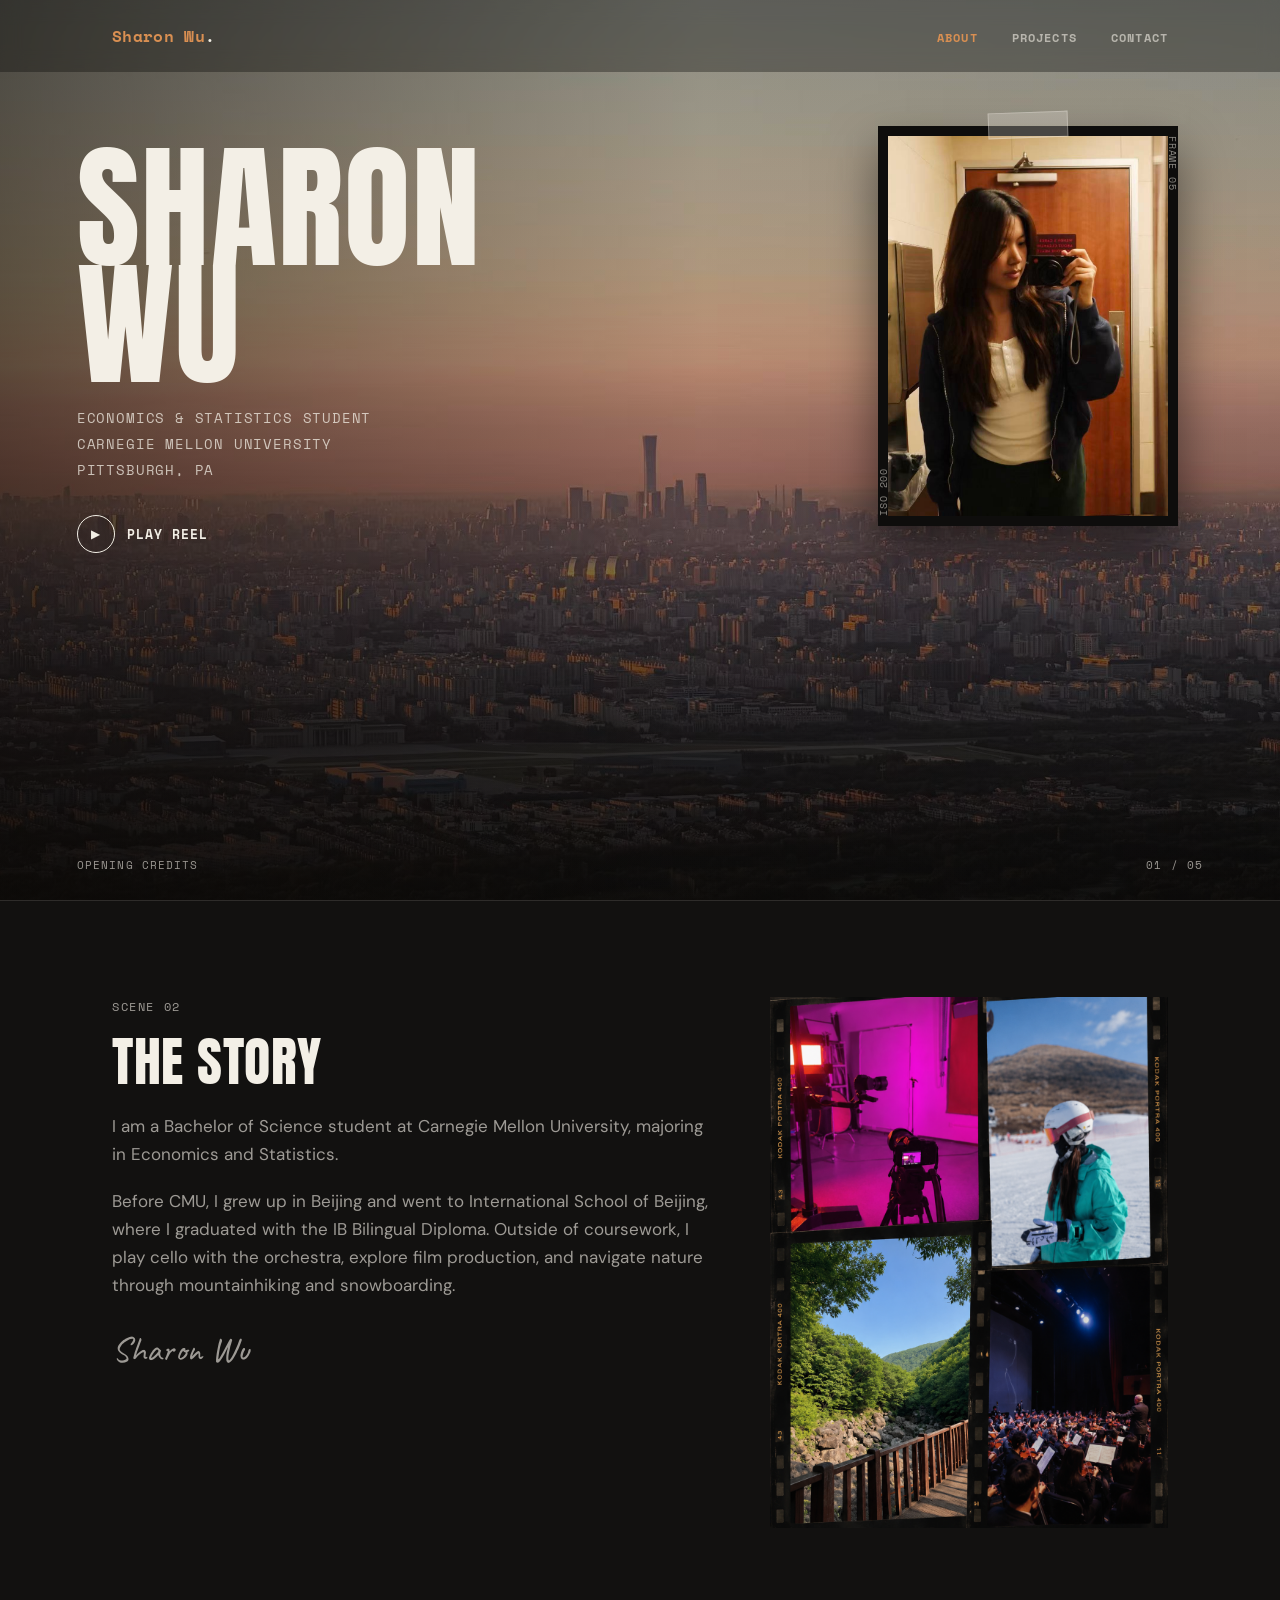
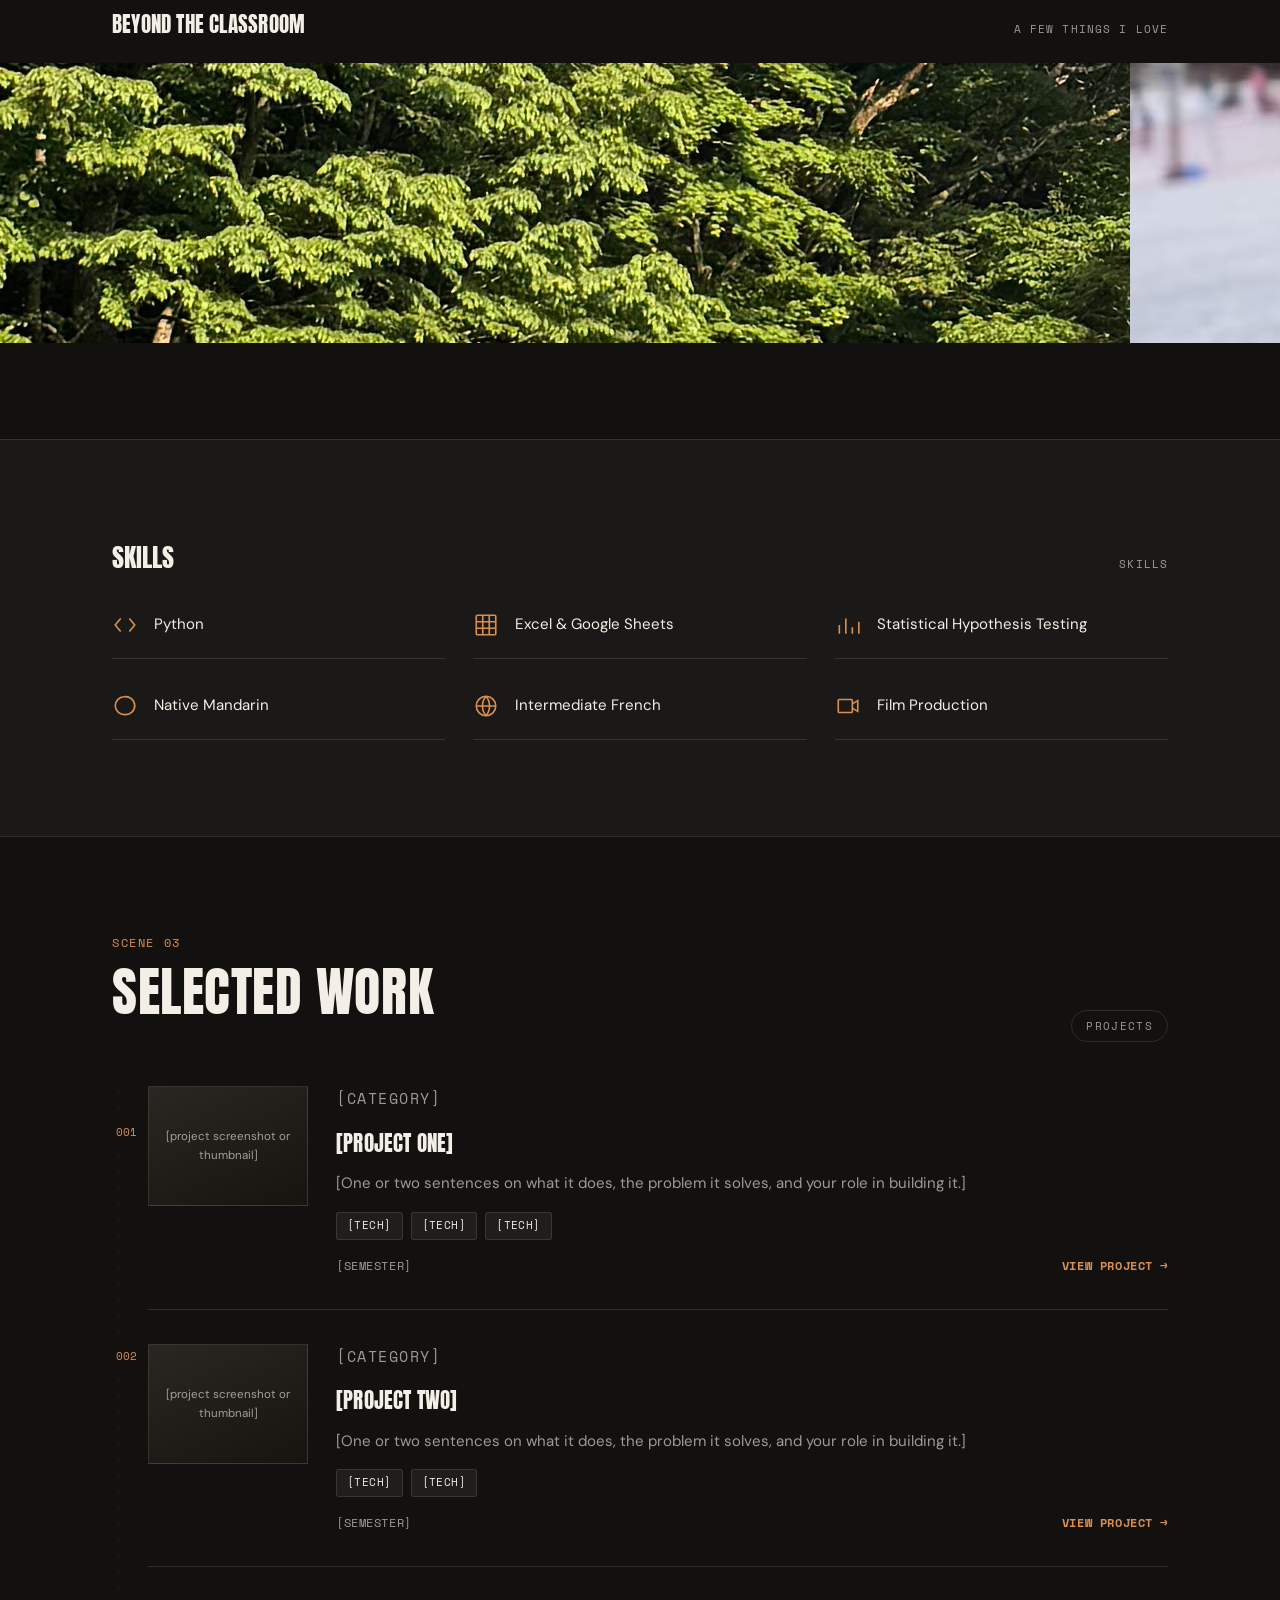
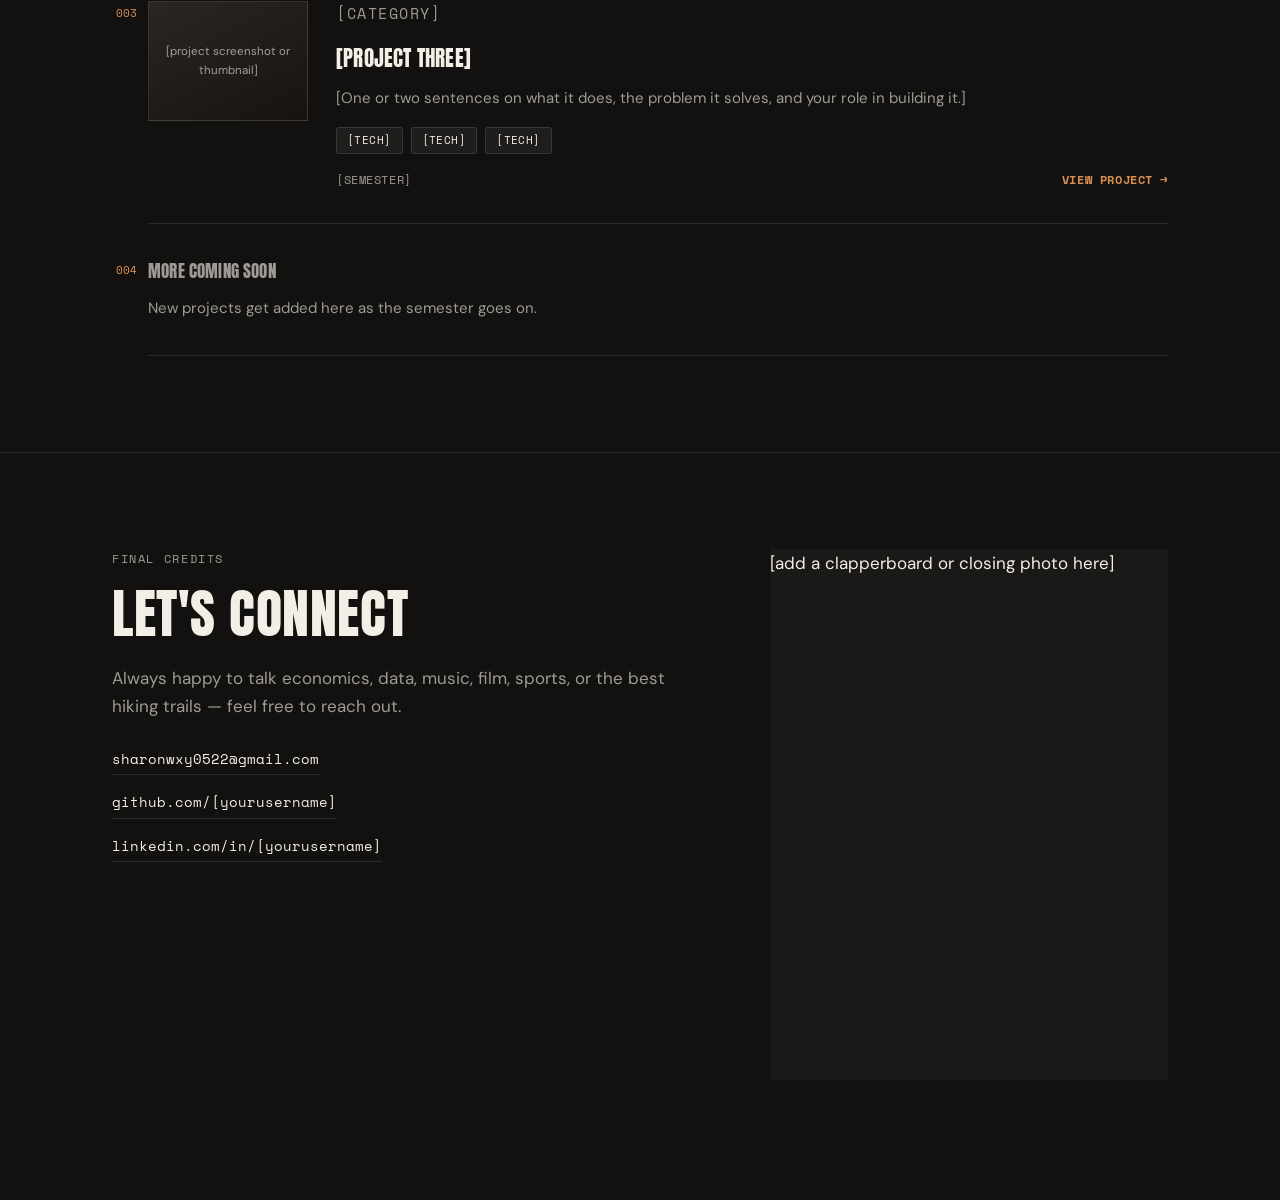
==== index.html @ 5910d648 "Rename section header from 'Tools Of The Trade' to 'Skills'" ====
<!DOCTYPE html>
<html lang="en">
<head>
<meta charset="UTF-8">
<meta name="viewport" content="width=device-width, initial-scale=1.0">
<title>Sharon Wu — Portfolio</title>
<link rel="preconnect" href="https://fonts.googleapis.com">
<link rel="preconnect" href="https://fonts.gstatic.com" crossorigin>
<link href="https://fonts.googleapis.com/css2?family=Anton&family=Space+Mono:wght@400;700&family=Caveat:wght@600&family=DM+Sans:wght@400;500;700&display=swap" rel="stylesheet">
<link rel="stylesheet" href="styles.css">
<link rel="stylesheet" href="film-cursor.css"> 
<!-- ChatGPT helped implement cursor clicking feature -->
</head>
<body>

<nav class="site-nav">
  <div class="wrap">
    <a href="#hero" class="nav-mark">Sharon Wu<span>.</span></a>
    <ul class="nav-links">
      <li><a href="#hero" class="current">About</a></li>
      <li><a href="#projects">Projects</a></li>
      <li><a href="#contact">Contact</a></li>
    </ul>
  </div>
</nav>

<main>

  <section id="hero" class="hero">
    <div class="hero-bg">
      <div class="hero-bg-image"></div>
      <div class="hero-scrim"></div>
    </div>

    <div class="hero-photo-frame">
      <span class="hero-photo-tape"></span>
      <img src="profile.jpg" alt="Sharon Wu">
      <span class="frame-tick frame-tick-top">FRAME 05</span>
      <span class="frame-tick frame-tick-bottom">ISO 200</span>
    </div>

    <div class="hero-content">
      <h1 class="hero-title">Sharon<br>Wu</h1>
      <p class="hero-lines">
        Economics &amp; Statistics Student<br>
        Carnegie Mellon University<br>
        Pittsburgh, PA
      </p>
      <a href="#about-details" class="play-reel">
        <span class="play-icon">▶</span> Play Reel
      </a>
    </div>

    <div class="hero-footer">
      <span>Opening Credits</span>
      <span>01 / 05</span>
    </div>
  </section>

  <section id="about-details" class="scene">
    <div class="wrap scene-split">
      <div class="scene-copy">
        <p class="scene-label">Scene 02</p>
        <h2 class="scene-title">The Story</h2>
        <p>I am a Bachelor of Science student at Carnegie Mellon University, majoring in Economics and Statistics.</p>
        <p>Before CMU, I grew up in Beijing and went to International School of Beijing, where I graduated with the IB Bilingual Diploma. Outside of coursework, I play cello with the orchestra, explore film production, and navigate nature through mountainhiking and snowboarding.</p>
        <p class="signature">Sharon Wu</p>
      </div>
      <div class="scene-photo"> 
        <img src="interests.png" alt="A film collage of Sharon's interests including filmmaking, snowboarding, hiking, and orchestra">
      </div>
    </div>

    <div class="reel-block" id="beyond-classroom">
      <div class="wrap">
        <div class="reel-block-head">
          <h3>Beyond The Classroom</h3>
          <span class="reel-block-note">A Few Things I Love</span>
        </div>
      </div>

      <div class="reel-strip-bleed">
        <div class="reel-strip">
          <div class="reel-track">
<div class="reel-set">
          <svg class="reel-wave-bg" viewBox="0 0 900 200" preserveAspectRatio="none" xmlns="http://www.w3.org/2000/svg">
            <path d="M 0,45.0 L 15,48.12 L 30,51.07 L 45,53.73 L 60,55.95 L 75,57.61 L 90,58.65 L 105,59.0 L 120,58.65 L 135,57.61 L 150,55.95 L 165,53.73 L 180,51.07 L 195,48.12 L 210,45.0 L 225,41.88 L 240,38.93 L 255,36.27 L 270,34.05 L 285,32.39 L 300,31.35 L 315,31.0 L 330,31.35 L 345,32.39 L 360,34.05 L 375,36.27 L 390,38.93 L 405,41.88 L 420,45.0 L 435,48.12 L 450,51.07 L 465,53.73 L 480,55.95 L 495,57.61 L 510,58.65 L 525,59.0 L 540,58.65 L 555,57.61 L 570,55.95 L 585,53.73 L 600,51.07 L 615,48.12 L 630,45.0 L 645,41.88 L 660,38.93 L 675,36.27 L 690,34.05 L 705,32.39 L 720,31.35 L 735,31.0 L 750,31.35 L 765,32.39 L 780,34.05 L 795,36.27 L 810,38.93 L 825,41.88 L 840,45.0 L 855,48.12 L 870,51.07 L 885,53.73 L 900,55.95 L 900,165.95 L 885,163.73 L 870,161.07 L 855,158.12 L 840,155.0 L 825,151.88 L 810,148.93 L 795,146.27 L 780,144.05 L 765,142.39 L 750,141.35 L 735,141.0 L 720,141.35 L 705,142.39 L 690,144.05 L 675,146.27 L 660,148.93 L 645,151.88 L 630,155.0 L 615,158.12 L 600,161.07 L 585,163.73 L 570,165.95 L 555,167.61 L 540,168.65 L 525,169.0 L 510,168.65 L 495,167.61 L 480,165.95 L 465,163.73 L 450,161.07 L 435,158.12 L 420,155.0 L 405,151.88 L 390,148.93 L 375,146.27 L 360,144.05 L 345,142.39 L 330,141.35 L 315,141.0 L 300,141.35 L 285,142.39 L 270,144.05 L 255,146.27 L 240,148.93 L 225,151.88 L 210,155.0 L 195,158.12 L 180,161.07 L 165,163.73 L 150,165.95 L 135,167.61 L 120,168.65 L 105,169.0 L 90,168.65 L 75,167.61 L 60,165.95 L 45,163.73 L 30,161.07 L 15,158.12 L 0,155.0 Z" fill="#241d16"/>
            <g fill="#121110"><rect class="sprocket-hole" x="18.5" y="55.12" width="8" height="15" rx="2"/><rect class="sprocket-hole" x="18.5" y="139.12" width="8" height="15" rx="2"/><rect class="sprocket-hole" x="63.5" y="62.349999999999994" width="8" height="15" rx="2"/><rect class="sprocket-hole" x="63.5" y="146.35" width="8" height="15" rx="2"/><rect class="sprocket-hole" x="108.5" y="64.41" width="8" height="15" rx="2"/><rect class="sprocket-hole" x="108.5" y="148.41" width="8" height="15" rx="2"/><rect class="sprocket-hole" x="153.5" y="60.400000000000006" width="8" height="15" rx="2"/><rect class="sprocket-hole" x="153.5" y="144.4" width="8" height="15" rx="2"/><rect class="sprocket-hole" x="198.5" y="52.07" width="8" height="15" rx="2"/><rect class="sprocket-hole" x="198.5" y="136.07" width="8" height="15" rx="2"/><rect class="sprocket-hole" x="243.5" y="43.05" width="8" height="15" rx="2"/><rect class="sprocket-hole" x="243.5" y="127.05000000000001" width="8" height="15" rx="2"/><rect class="sprocket-hole" x="288.5" y="37.29" width="8" height="15" rx="2"/><rect class="sprocket-hole" x="288.5" y="121.28999999999999" width="8" height="15" rx="2"/><rect class="sprocket-hole" x="333.5" y="37.29" width="8" height="15" rx="2"/><rect class="sprocket-hole" x="333.5" y="121.28999999999999" width="8" height="15" rx="2"/><rect class="sprocket-hole" x="378.5" y="43.05" width="8" height="15" rx="2"/><rect class="sprocket-hole" x="378.5" y="127.05000000000001" width="8" height="15" rx="2"/><rect class="sprocket-hole" x="423.5" y="52.07" width="8" height="15" rx="2"/><rect class="sprocket-hole" x="423.5" y="136.07" width="8" height="15" rx="2"/><rect class="sprocket-hole" x="468.5" y="60.400000000000006" width="8" height="15" rx="2"/><rect class="sprocket-hole" x="468.5" y="144.4" width="8" height="15" rx="2"/><rect class="sprocket-hole" x="513.5" y="64.41" width="8" height="15" rx="2"/><rect class="sprocket-hole" x="513.5" y="148.41" width="8" height="15" rx="2"/><rect class="sprocket-hole" x="558.5" y="62.349999999999994" width="8" height="15" rx="2"/><rect class="sprocket-hole" x="558.5" y="146.35" width="8" height="15" rx="2"/><rect class="sprocket-hole" x="603.5" y="55.12" width="8" height="15" rx="2"/><rect class="sprocket-hole" x="603.5" y="139.12" width="8" height="15" rx="2"/><rect class="sprocket-hole" x="648.5" y="45.88" width="8" height="15" rx="2"/><rect class="sprocket-hole" x="648.5" y="129.88" width="8" height="15" rx="2"/><rect class="sprocket-hole" x="693.5" y="38.65" width="8" height="15" rx="2"/><rect class="sprocket-hole" x="693.5" y="122.65" width="8" height="15" rx="2"/><rect class="sprocket-hole" x="738.5" y="36.59" width="8" height="15" rx="2"/><rect class="sprocket-hole" x="738.5" y="120.59" width="8" height="15" rx="2"/><rect class="sprocket-hole" x="783.5" y="40.6" width="8" height="15" rx="2"/><rect class="sprocket-hole" x="783.5" y="124.6" width="8" height="15" rx="2"/><rect class="sprocket-hole" x="828.5" y="48.93" width="8" height="15" rx="2"/><rect class="sprocket-hole" x="828.5" y="132.93" width="8" height="15" rx="2"/><rect class="sprocket-hole" x="873.5" y="57.95" width="8" height="15" rx="2"/><rect class="sprocket-hole" x="873.5" y="141.95" width="8" height="15" rx="2"/></g>
          </svg>
          
          <a class="reel-card" href="music.html" data-scene="music">
            <img src="orchestra.jpg" alt="Music and orchestra">
            <p>Music</p>
            <span class="reel-card-cta">Open Scene →</span>
          </a>
          <a class="reel-card" href="film.html" data-scene="film">
            <img src="film.jpg" alt="Film">
            <p>Film</p>
            <span class="reel-card-cta">Open Scene →</span>
          </a>
          <a class="reel-card" href="hiking.html" data-scene="hiking">
            <img src="mountain.jpg" alt="Mountain hiking">
            <p>Hiking</p>
            <span class="reel-card-cta">Open Scene →</span>
          </a>
          <a class="reel-card" href="snowboarding.html" data-scene="snowboarding">
            <img src="snow.jpg" alt="Snowboarding">
            <p>Snowboarding</p>
            <span class="reel-card-cta">Open Scene →</span>
          </a>
        </div>
<div class="reel-set" aria-hidden="true">
          <svg class="reel-wave-bg" viewBox="0 0 900 200" preserveAspectRatio="none" xmlns="http://www.w3.org/2000/svg">
            <path d="M 0,45.0 L 15,48.12 L 30,51.07 L 45,53.73 L 60,55.95 L 75,57.61 L 90,58.65 L 105,59.0 L 120,58.65 L 135,57.61 L 150,55.95 L 165,53.73 L 180,51.07 L 195,48.12 L 210,45.0 L 225,41.88 L 240,38.93 L 255,36.27 L 270,34.05 L 285,32.39 L 300,31.35 L 315,31.0 L 330,31.35 L 345,32.39 L 360,34.05 L 375,36.27 L 390,38.93 L 405,41.88 L 420,45.0 L 435,48.12 L 450,51.07 L 465,53.73 L 480,55.95 L 495,57.61 L 510,58.65 L 525,59.0 L 540,58.65 L 555,57.61 L 570,55.95 L 585,53.73 L 600,51.07 L 615,48.12 L 630,45.0 L 645,41.88 L 660,38.93 L 675,36.27 L 690,34.05 L 705,32.39 L 720,31.35 L 735,31.0 L 750,31.35 L 765,32.39 L 780,34.05 L 795,36.27 L 810,38.93 L 825,41.88 L 840,45.0 L 855,48.12 L 870,51.07 L 885,53.73 L 900,55.95 L 900,165.95 L 885,163.73 L 870,161.07 L 855,158.12 L 840,155.0 L 825,151.88 L 810,148.93 L 795,146.27 L 780,144.05 L 765,142.39 L 750,141.35 L 735,141.0 L 720,141.35 L 705,142.39 L 690,144.05 L 675,146.27 L 660,148.93 L 645,151.88 L 630,155.0 L 615,158.12 L 600,161.07 L 585,163.73 L 570,165.95 L 555,167.61 L 540,168.65 L 525,169.0 L 510,168.65 L 495,167.61 L 480,165.95 L 465,163.73 L 450,161.07 L 435,158.12 L 420,155.0 L 405,151.88 L 390,148.93 L 375,146.27 L 360,144.05 L 345,142.39 L 330,141.35 L 315,141.0 L 300,141.35 L 285,142.39 L 270,144.05 L 255,146.27 L 240,148.93 L 225,151.88 L 210,155.0 L 195,158.12 L 180,161.07 L 165,163.73 L 150,165.95 L 135,167.61 L 120,168.65 L 105,169.0 L 90,168.65 L 75,167.61 L 60,165.95 L 45,163.73 L 30,161.07 L 15,158.12 L 0,155.0 Z" fill="#241d16"/>
            <g fill="#121110"><rect class="sprocket-hole" x="18.5" y="55.12" width="8" height="15" rx="2"/><rect class="sprocket-hole" x="18.5" y="139.12" width="8" height="15" rx="2"/><rect class="sprocket-hole" x="63.5" y="62.349999999999994" width="8" height="15" rx="2"/><rect class="sprocket-hole" x="63.5" y="146.35" width="8" height="15" rx="2"/><rect class="sprocket-hole" x="108.5" y="64.41" width="8" height="15" rx="2"/><rect class="sprocket-hole" x="108.5" y="148.41" width="8" height="15" rx="2"/><rect class="sprocket-hole" x="153.5" y="60.400000000000006" width="8" height="15" rx="2"/><rect class="sprocket-hole" x="153.5" y="144.4" width="8" height="15" rx="2"/><rect class="sprocket-hole" x="198.5" y="52.07" width="8" height="15" rx="2"/><rect class="sprocket-hole" x="198.5" y="136.07" width="8" height="15" rx="2"/><rect class="sprocket-hole" x="243.5" y="43.05" width="8" height="15" rx="2"/><rect class="sprocket-hole" x="243.5" y="127.05000000000001" width="8" height="15" rx="2"/><rect class="sprocket-hole" x="288.5" y="37.29" width="8" height="15" rx="2"/><rect class="sprocket-hole" x="288.5" y="121.28999999999999" width="8" height="15" rx="2"/><rect class="sprocket-hole" x="333.5" y="37.29" width="8" height="15" rx="2"/><rect class="sprocket-hole" x="333.5" y="121.28999999999999" width="8" height="15" rx="2"/><rect class="sprocket-hole" x="378.5" y="43.05" width="8" height="15" rx="2"/><rect class="sprocket-hole" x="378.5" y="127.05000000000001" width="8" height="15" rx="2"/><rect class="sprocket-hole" x="423.5" y="52.07" width="8" height="15" rx="2"/><rect class="sprocket-hole" x="423.5" y="136.07" width="8" height="15" rx="2"/><rect class="sprocket-hole" x="468.5" y="60.400000000000006" width="8" height="15" rx="2"/><rect class="sprocket-hole" x="468.5" y="144.4" width="8" height="15" rx="2"/><rect class="sprocket-hole" x="513.5" y="64.41" width="8" height="15" rx="2"/><rect class="sprocket-hole" x="513.5" y="148.41" width="8" height="15" rx="2"/><rect class="sprocket-hole" x="558.5" y="62.349999999999994" width="8" height="15" rx="2"/><rect class="sprocket-hole" x="558.5" y="146.35" width="8" height="15" rx="2"/><rect class="sprocket-hole" x="603.5" y="55.12" width="8" height="15" rx="2"/><rect class="sprocket-hole" x="603.5" y="139.12" width="8" height="15" rx="2"/><rect class="sprocket-hole" x="648.5" y="45.88" width="8" height="15" rx="2"/><rect class="sprocket-hole" x="648.5" y="129.88" width="8" height="15" rx="2"/><rect class="sprocket-hole" x="693.5" y="38.65" width="8" height="15" rx="2"/><rect class="sprocket-hole" x="693.5" y="122.65" width="8" height="15" rx="2"/><rect class="sprocket-hole" x="738.5" y="36.59" width="8" height="15" rx="2"/><rect class="sprocket-hole" x="738.5" y="120.59" width="8" height="15" rx="2"/><rect class="sprocket-hole" x="783.5" y="40.6" width="8" height="15" rx="2"/><rect class="sprocket-hole" x="783.5" y="124.6" width="8" height="15" rx="2"/><rect class="sprocket-hole" x="828.5" y="48.93" width="8" height="15" rx="2"/><rect class="sprocket-hole" x="828.5" y="132.93" width="8" height="15" rx="2"/><rect class="sprocket-hole" x="873.5" y="57.95" width="8" height="15" rx="2"/><rect class="sprocket-hole" x="873.5" y="141.95" width="8" height="15" rx="2"/></g>
          </svg>
          
          <a class="reel-card" href="music.html" data-scene="music" tabindex="-1">
            <img src="orchestra.jpg" alt="Music and orchestra">
            <p>Music</p>
            <span class="reel-card-cta">Open Scene →</span>
          </a>
          <a class="reel-card" href="film.html" data-scene="film" tabindex="-1">
            <img src="film.jpg" alt="Film">
            <p>Film</p>
            <span class="reel-card-cta">Open Scene →</span>
          </a>
          <a class="reel-card" href="hiking.html" data-scene="hiking" tabindex="-1">
            <img src="mountain.jpg" alt="Mountain hiking">
            <p>Hiking</p>
            <span class="reel-card-cta">Open Scene →</span>
          </a>
          <a class="reel-card" href="snowboarding.html" data-scene="snowboarding" tabindex="-1">
            <img src="snow.jpg" alt="Sowboarding">
            <p>Snowboarding</p>
            <span class="reel-card-cta">Open Scene →</span>
          </a>
        </div>
          </div>
        </div>
      </div>
    </div>
  </section>

  <section class="tools">
    <div class="wrap">
      <div class="tools-head">
        <h3>Skills</h3>
        <span class="reel-block-note">Skills</span>
      </div>
      <div class="tools-grid">
        <div class="tool">
          <svg class="tool-icon" viewBox="0 0 24 24" fill="none" stroke="currentColor" stroke-width="1.5"><path d="M8 6L3 12l5 6M16 6l5 6-5 6"/></svg>
          <span>Python</span>
        </div>
        <div class="tool">
          <svg class="tool-icon" viewBox="0 0 24 24" fill="none" stroke="currentColor" stroke-width="1.5"><rect x="3" y="3" width="18" height="18" rx="1"/><path d="M3 9h18M3 15h18M9 3v18M15 3v18"/></svg>
          <span>Excel &amp; Google Sheets</span>
        </div>
        <div class="tool">
          <svg class="tool-icon" viewBox="0 0 24 24" fill="none" stroke="currentColor" stroke-width="1.5"><path d="M4 20V12M10 20V6M16 20V14M22 20V9"/></svg>
          <span>Statistical Hypothesis Testing</span>
        </div>
        <div class="tool">
          <svg class="tool-icon" viewBox="0 0 24 24" fill="none" stroke="currentColor" stroke-width="1.5"><path d="M21 11.5a8.38 8.38 0 01-9 8.4A8.5 8.5 0 013 12a8.38 8.38 0 018.1-8.5A8.5 8.5 0 0121 11.5z"/></svg>
          <span>Native Mandarin</span>
        </div>
        <div class="tool">
          <svg class="tool-icon" viewBox="0 0 24 24" fill="none" stroke="currentColor" stroke-width="1.5"><circle cx="12" cy="12" r="9"/><path d="M3 12h18M12 3a14 14 0 010 18M12 3a14 14 0 000 18"/></svg>
          <span>Intermediate French</span>
        </div>
        <div class="tool">
          <svg class="tool-icon" viewBox="0 0 24 24" fill="none" stroke="currentColor" stroke-width="1.5"><rect x="3" y="6" width="13" height="12" rx="1"/><path d="M16 10l5-3v10l-5-3"/></svg>
          <span>Film Production</span>
        </div>
      </div>
    </div>
  </section>

  <section id="projects" class="scene">
    <div class="wrap">
      <div class="scene-head-row">
        <div>
          <p class="scene-label">Scene 03</p>
          <h2 class="scene-title">Selected Work</h2>
        </div>
        <span class="scene-tag">Projects</span>
      </div>

      <div class="work-list">

        <article class="work-row">
          <span class="work-index">001</span>
          <div class="work-thumb"><p>[project screenshot or thumbnail]</p></div>
          <div class="work-info">
            <p class="work-cat">[Category]</p>
            <h3>[Project One]</h3>
            <p>[One or two sentences on what it does, the problem it solves, and your role in building it.]</p>
            <div class="work-tags"><span>[Tech]</span><span>[Tech]</span><span>[Tech]</span></div>
            <div class="work-meta"><span>[Semester]</span><a href="#">View Project →</a></div>
          </div>
        </article>

        <article class="work-row">
          <span class="work-index">002</span>
          <div class="work-thumb"><p>[project screenshot or thumbnail]</p></div>
          <div class="work-info">
            <p class="work-cat">[Category]</p>
            <h3>[Project Two]</h3>
            <p>[One or two sentences on what it does, the problem it solves, and your role in building it.]</p>
            <div class="work-tags"><span>[Tech]</span><span>[Tech]</span></div>
            <div class="work-meta"><span>[Semester]</span><a href="#">View Project →</a></div>
          </div>
        </article>

        <article class="work-row">
          <span class="work-index">003</span>
          <div class="work-thumb"><p>[project screenshot or thumbnail]</p></div>
          <div class="work-info">
            <p class="work-cat">[Category]</p>
            <h3>[Project Three]</h3>
            <p>[One or two sentences on what it does, the problem it solves, and your role in building it.]</p>
            <div class="work-tags"><span>[Tech]</span><span>[Tech]</span><span>[Tech]</span></div>
            <div class="work-meta"><span>[Semester]</span><a href="#">View Project →</a></div>
          </div>
        </article>

        <article class="work-row work-row--placeholder">
          <span class="work-index">004</span>
          <div class="work-info">
            <h3>More Coming Soon</h3>
            <p>New projects get added here as the semester goes on.</p>
          </div>
        </article>

      </div>
    </div>
  </section>

  <section id="contact" class="scene scene--credits">
    <div class="wrap scene-split">
      <div class="scene-copy">
        <p class="scene-label">Final Credits</p>
        <h2 class="scene-title">Let's Connect</h2>
        <p>Always happy to talk economics, data, music, film, sports, or the best hiking trails — feel free to reach out.</p>
        <ul class="credits-list">
          <li><a href="mailto:sharonwxy0522@gmail.com">sharonwxy0522@gmail.com</a></li>
          <li><a href="https://github.com/[yourusername]">github.com/[yourusername]</a></li>
          <li><a href="https://linkedin.com/in/[yourusername]">linkedin.com/in/[yourusername]</a></li>
        </ul>
      </div>
      <div class="scene-photo">
        <span>[add a clapperboard or closing photo here]</span>
      </div>
    </div>
  </section>

</main>

<div class="scene-transition-overlay" aria-hidden="true"></div>

<!-- Film clapperboard cursor -->
<div class="film-cursor" aria-hidden="true">
  <img src="clapperboard.png" alt="">
</div>

<!-- Clapperboard sound -->
<audio id="clap-sound" src="clap.wav" preload="auto"></audio>

<script src="script.js" defer></script>
<script src="film-cursor.js" defer></script>

</body>
</html>
---- styles.css ----
:root{
  --bg:#121110;
  --panel:#1a1917;
  --line:rgba(243,239,230,0.12);
  --cream:#f3efe6;
  --muted:rgba(243,239,230,0.62);
  --amber:#d98f52;
  --amber-soft:rgba(217,143,82,0.14);
  --max-width:1120px;
}

*{ box-sizing:border-box; }
html{ scroll-behavior:smooth; }

body{
  margin:0;
  background:var(--bg);
  color:var(--cream);
  font-family:'DM Sans', sans-serif;
  font-size:17px;
  line-height:1.65;
}

a{ color:inherit; }

.wrap{
  max-width:var(--max-width);
  margin:0 auto;
  padding:0 32px;
}

/* ---------- NAV ---------- */
nav.site-nav{
  position:fixed;
  top:0;
  left:0;
  right:0;
  z-index:50;
  padding:22px 0;
  background:rgba(10,9,8,0.35);
  backdrop-filter:blur(10px);
  -webkit-backdrop-filter:blur(10px);
}
nav.site-nav .wrap{
  display:flex;
  align-items:center;
  justify-content:space-between;
}
.nav-mark{
  font-family:'Space Mono', monospace;
  font-weight:700;
  font-size:1rem;
  text-decoration:none;
  color:var(--amber);
  letter-spacing:0.02em;
}
.nav-mark span{ color:var(--cream); }
.nav-links{
  list-style:none;
  display:flex;
  gap:34px;
  margin:0;
  padding:0;
}
.nav-links a{
  text-decoration:none;
  font-family:'Space Mono', monospace;
  font-weight:700;
  font-size:0.72rem;
  letter-spacing:0.1em;
  text-transform:uppercase;
  color:var(--cream);
  opacity:0.6;
  transition:opacity 0.15s ease;
}
.nav-links a.current{ opacity:1; color:var(--amber); }
.nav-links a:hover{ opacity:1; }

/* ---------- HERO ---------- */
.hero{
  position:relative;
  min-height:100vh;
  overflow:hidden;
  display:flex;
  flex-direction:column;
  justify-content:flex-end;
  padding:150px 0 26px;
}
.hero-bg{
  position:absolute;
  inset:0;
  z-index:0;
}
.hero-bg-image{
  position:absolute;
  inset:0;
  background-image:url('banner.jpg');
  background-size:cover;
  background-position:center 55%;
  animation:bannerPan 26s ease-in-out infinite alternate;
}
@keyframes bannerPan{
  0%   { transform:scale(1.05) translate(0%, 0%); }
  100% { transform:scale(1.15) translate(-2%, -1%); }
}
.hero-scrim{
  position:absolute;
  inset:0;
  background:
    linear-gradient(90deg, rgba(10,8,6,0.55) 0%, rgba(10,8,6,0.05) 55%),
    linear-gradient(180deg, rgba(10,8,6,0.35) 0%, rgba(10,8,6,0.25) 40%, rgba(10,8,6,0.85) 100%);
}

.hero-photo-frame{
  position:absolute;
  z-index:2;
  top:14%;
  right:8%;
  width:min(300px, 30vw);
  aspect-ratio:3/4;
  background:#0e0d0c;
  padding:10px 10px 10px;
  box-shadow:0 24px 46px rgba(0,0,0,0.5);
  transform: perspective(800px) rotateX(0deg) rotateY(0deg);
  transition: transform 0.25s ease-out;
  will-change: transform;
}
.hero-photo-frame img{
  width:100%;
  height:100%;
  object-fit:cover;
  object-position:65% center;
  display:block;
}
.hero-photo-tape{
  position:absolute;
  top:-14px;
  left:50%;
  transform:translateX(-50%) rotate(-2deg);
  width:80px;
  height:26px;
  background:rgba(243,239,230,0.25);
  border:1px solid rgba(243,239,230,0.3);
}
.frame-tick{
  position:absolute;
  font-family:'Space Mono', monospace;
  font-size:0.62rem;
  letter-spacing:0.08em;
  color:rgba(243,239,230,0.55);
  writing-mode:vertical-rl;
}
.frame-tick-top{ top:10px; right:-2px; }
.frame-tick-bottom{ bottom:10px; left:-2px; transform:rotate(180deg); }

.hero-content{
  position:relative;
  z-index:2;
  padding:0 6vw;
  max-width:760px;
}
.hero-title{
  font-family:'Anton', sans-serif;
  font-weight:400;
  font-size:clamp(4rem, 12vw, 8.5rem);
  line-height:0.86;
  letter-spacing:0.01em;
  margin:0 0 22px;
  color:var(--cream);
  text-transform:uppercase;
}
.hero-lines{
  font-family:'Space Mono', monospace;
  font-size:0.85rem;
  letter-spacing:0.06em;
  text-transform:uppercase;
  color:rgba(243,239,230,0.75);
  line-height:1.9;
  margin:0 0 32px;
}
.play-reel{
  display:inline-flex;
  align-items:center;
  gap:12px;
  text-decoration:none;
  color:var(--cream);
  font-family:'Space Mono', monospace;
  font-size:0.8rem;
  font-weight:700;
  letter-spacing:0.08em;
  text-transform:uppercase;
}
.play-icon{
  display:flex;
  align-items:center;
  justify-content:center;
  width:38px;
  height:38px;
  border-radius:50%;
  border:1.5px solid var(--cream);
  font-size:0.7rem;
  transition:background 0.15s ease, color 0.15s ease;
}
.play-reel:hover .play-icon{
  background:var(--amber);
  border-color:var(--amber);
  color:#161616;
}

.hero-footer{
  position:relative;
  z-index:2;
  margin-top:auto;
  padding:0 6vw;
  display:flex;
  justify-content:space-between;
  font-family:'Space Mono', monospace;
  font-size:0.7rem;
  letter-spacing:0.1em;
  text-transform:uppercase;
  color:rgba(243,239,230,0.6);
}

/* ---------- SCENE (shared section pattern) ---------- */
.scene{
  padding:96px 0;
  border-top:1px solid var(--line);
}
.scene-label{
  font-family:'Space Mono', monospace;
  font-size:0.72rem;
  letter-spacing:0.14em;
  text-transform:uppercase;
  color:var(--amber);
  margin:0 0 12px;
}
.scene-title{
  font-family:'Anton', sans-serif;
  font-weight:400;
  font-size:clamp(2.2rem, 5vw, 3.4rem);
  text-transform:uppercase;
  letter-spacing:0.01em;
  margin:0 0 24px;
  line-height:1;
}
.scene-split{
  display:grid;
  grid-template-columns:1.2fr 0.8fr;
  gap:60px;
  align-items:start;
}
.scene-copy p{
  color:var(--muted);
  max-width:56ch;
  margin:0 0 18px;
}
.signature{
  font-family:'Caveat', cursive;
  font-size:2.2rem;
  color:var(--amber);
  margin-top:22px !important;
}
.scene-photo {
  width: 100%;
  max-width: 420px;
  aspect-ratio: 3 / 4;
  overflow: hidden;
  border: none;
  background: var(--panel);
  justify-self: center;
}

/* ChatGPT helped with debugging and image resizing. */

.scene-photo img {
  width: 100%;
  height: 100%;
  object-fit: contain;
  object-position: center;
  display: block;
}

/* ---------- REEL STRIP (interests) ---------- */
.reel-block{
  margin-top:80px;
}
.reel-block-head{
  display:flex;
  align-items:baseline;
  justify-content:space-between;
  margin-bottom:20px;
  flex-wrap:wrap;
  gap:8px;
}
.reel-block-head h3{
  font-family:'Anton', sans-serif;
  font-weight:400;
  font-size:1.3rem;
  text-transform:uppercase;
  margin:0;
  letter-spacing:0.01em;
}
.reel-block-note{
  font-family:'Space Mono', monospace;
  font-size:0.7rem;
  letter-spacing:0.1em;
  text-transform:uppercase;
  color:var(--muted);
}
.reel-strip-bleed{
  position:relative;
  left:50%;
  transform:translateX(-50%);
  width:100vw;
  overflow:hidden;
}
.reel-strip{
  position:relative;
  height:280px;
  display:flex;
  align-items:stretch;
}
.reel-track{
  position:relative;
  z-index:1;
  display:flex;
  align-items:stretch;
  width:max-content;
  animation:reelScroll 22s linear infinite;
}
.reel-strip:hover .reel-track{
  animation-play-state:paused;
}
@keyframes reelScroll{
  from{ transform:translateX(0); }
  to{ transform:translateX(-50%); }
}
.reel-set{
  position:relative;
  flex:0 0 auto;
  width:900px;
  display:flex;
  align-items:center;
  gap:20px;
  padding:0 35px;
}
.reel-wave-bg{
  position:absolute;
  inset:0;
  width:100%;
  height:100%;
  display:block;
  z-index:0;
}
.reel-card{
  --ty:0px;
  --s:1;
  position:relative;
  z-index:1;
  flex:0 0 auto;
  width:150px;
  height:118px;
  background:var(--panel);
  border:1px solid var(--line);
  display:flex;
  flex-direction:column;
  align-items:center;
  justify-content:center;
  gap:6px;
  text-align:center;
  padding:8px;
  box-shadow:0 14px 26px rgba(0,0,0,0.35);
  transform:translateY(var(--ty)) scale(var(--s));
  transition:transform 0.25s ease, filter 0.25s ease, box-shadow 0.25s ease, border-color 0.25s ease;
  text-decoration:none;
  color:inherit;
  cursor:pointer;
}
.reel-card:nth-of-type(1){ --ty:6px; }
.reel-card:nth-of-type(2){ --ty:-10px; }
.reel-card:nth-of-type(3){ --ty:-14px; }
.reel-card:nth-of-type(4){ --ty:-6px; }
.reel-card:nth-of-type(5){ --ty:8px; }

.reel-card:hover,
.reel-card:focus-visible{
  --s:1.08;
  filter:brightness(1.18);
  border-color:var(--amber);
  box-shadow:0 20px 36px rgba(0,0,0,0.5), 0 0 0 1px var(--amber);
  z-index:2;
}
.reel-card.is-launching{
  transition:transform 0.6s cubic-bezier(0.4,0,0.2,1), filter 0.6s ease;
  z-index:80;
}
.reel-card-cta{
  position:absolute;
  left:6px;
  right:6px;
  bottom:8px;
  font-family:'Space Mono', monospace;
  font-size:0.58rem;
  letter-spacing:0.06em;
  text-transform:uppercase;
  color:var(--amber);
  opacity:0;
  transform:translateY(4px);
  transition:opacity 0.2s ease, transform 0.2s ease;
  pointer-events:none;
}
.reel-card:hover .reel-card-cta,
.reel-card:focus-visible .reel-card-cta{
  opacity:1;
  transform:translateY(0);
}
/* Touch devices have no hover, so give a standing hint that frames are tappable */
@media (hover:none){
  .reel-card{ border-color:rgba(217,143,82,0.35); }
  .reel-card-cta{
    position:static;
    opacity:0.85;
    transform:none;
    margin-top:2px;
  }
}
.reel-card span{
  font-family:'Space Mono', monospace;
  font-size:0.62rem;
  letter-spacing:0.06em;
  text-transform:uppercase;
  color:rgba(243,239,230,0.4);
}
.reel-card p{
  margin:0;
  font-size:0.76rem;
  font-weight:700;
  letter-spacing:0.03em;
  text-transform:uppercase;
  color:var(--cream);
}

@media (prefers-reduced-motion: reduce){
  .reel-track{ animation:none; }
}

/* ---------- TOOLS (skills) ---------- */
.tools{
  padding:96px 0;
  border-top:1px solid var(--line);
  background:var(--panel);
}
.tools-head{
  display:flex;
  align-items:baseline;
  justify-content:space-between;
  margin-bottom:34px;
  flex-wrap:wrap;
  gap:8px;
}
.tools-head h3{
  font-family:'Anton', sans-serif;
  font-weight:400;
  font-size:1.6rem;
  text-transform:uppercase;
  margin:0;
}
.tools-grid{
  display:grid;
  grid-template-columns:repeat(3, 1fr);
  gap:34px 28px;
}
.tool{
  display:flex;
  align-items:center;
  gap:16px;
  padding-bottom:20px;
  border-bottom:1px solid var(--line);
}
.tool-icon{
  width:26px;
  height:26px;
  flex-shrink:0;
  color:var(--amber);
}
.tool span:last-child{
  font-size:0.94rem;
  color:var(--cream);
}

/* ---------- SELECTED WORK ---------- */
.scene-head-row{
  display:flex;
  align-items:flex-end;
  justify-content:space-between;
  margin-bottom:44px;
  flex-wrap:wrap;
  gap:14px;
}
.scene-tag{
  font-family:'Space Mono', monospace;
  font-size:0.7rem;
  letter-spacing:0.12em;
  text-transform:uppercase;
  color:var(--muted);
  border:1px solid var(--line);
  padding:6px 14px;
  border-radius:999px;
}

.work-list{
  position:relative;
  padding-left:36px;
}
.work-list::before{
  content:"";
  position:absolute;
  left:6px;
  top:6px;
  bottom:6px;
  width:1px;
  background-image:repeating-linear-gradient(180deg, var(--line) 0 1px, transparent 1px 16px);
}

.work-row{
  position:relative;
  display:grid;
  grid-template-columns:160px 1fr;
  gap:28px;
  padding:34px 0;
  border-bottom:1px solid var(--line);
}
.work-row:first-child{ padding-top:0; }
.work-index{
  position:absolute;
  left:-36px;
  top:36px;
  font-family:'Space Mono', monospace;
  font-size:0.68rem;
  color:var(--amber);
  background:var(--bg);
  padding:2px 4px;
}
.work-thumb{
  aspect-ratio:4/3;
  background:linear-gradient(155deg, #2a2622, #17140f);
  border:1px solid var(--line);
  display:flex;
  align-items:center;
  justify-content:center;
  padding:12px;
  text-align:center;
}
.work-thumb p{
  margin:0;
  font-size:0.72rem;
  color:var(--muted);
}
.work-cat{
  font-family:'Space Mono', monospace;
  font-size:0.68rem;
  letter-spacing:0.1em;
  text-transform:uppercase;
  color:var(--amber);
  margin:0 0 8px;
}
.work-info h3{
  font-family:'Anton', sans-serif;
  font-weight:400;
  font-size:1.3rem;
  text-transform:uppercase;
  margin:0 0 10px;
  letter-spacing:0.01em;
}
.work-info p{
  margin:0 0 16px;
  color:var(--muted);
  font-size:0.94rem;
}
.work-tags{
  display:flex;
  flex-wrap:wrap;
  gap:8px;
  margin-bottom:16px;
}
.work-tags span{
  font-family:'Space Mono', monospace;
  font-size:0.66rem;
  letter-spacing:0.04em;
  text-transform:uppercase;
  color:var(--cream);
  background:rgba(243,239,230,0.06);
  border:1px solid var(--line);
  padding:4px 10px;
  border-radius:3px;
}
.work-meta{
  display:flex;
  align-items:center;
  justify-content:space-between;
  font-family:'Space Mono', monospace;
  font-size:0.72rem;
  letter-spacing:0.05em;
  text-transform:uppercase;
  color:var(--muted);
}
.work-meta a{
  color:var(--amber);
  text-decoration:none;
  font-weight:700;
}
.work-meta a:hover{ color:var(--cream); }

.work-row--placeholder{
  grid-template-columns:1fr;
}
.work-row--placeholder h3{ color:var(--muted); font-size:1.05rem; }
.work-row--placeholder p{ margin:0; max-width:40ch; }

/* ---------- CREDITS (contact) ---------- */
.scene--credits{
  padding-bottom:120px;
}
.credits-list{
  list-style:none;
  margin:24px 0 0;
  padding:0;
  display:flex;
  flex-direction:column;
  gap:12px;
}
.credits-list a{
  text-decoration:none;
  font-family:'Space Mono', monospace;
  font-size:0.88rem;
  color:var(--cream);
  border-bottom:1px solid var(--line);
  display:inline-block;
  padding-bottom:4px;
  transition:color 0.15s ease, border-color 0.15s ease;
}
.credits-list a:hover{
  color:var(--amber);
  border-color:var(--amber);
}

/* ---------- RESPONSIVE ---------- */
@media (max-width:960px){
  .tools-grid{ grid-template-columns:repeat(2, 1fr); }
}

@media (max-width:760px){
  .hero-photo-frame{
    position:relative;
    top:auto; right:auto;
    width:min(280px, 60vw);
    margin:24px auto 0;
  }
  .hero{ padding-top:110px; align-items:center; text-align:center; }
  .hero-content{ padding:0 6vw; text-align:center; margin:0 auto; }
  .play-reel{ justify-content:center; }
  .hero-footer{ flex-direction:column; gap:6px; text-align:center; }
  .scene-split{ grid-template-columns:1fr; gap:32px; }
  .scene-photo{ order:-1; }
  .reel-strip{ height:220px; }
  .reel-card{ width:120px; height:96px; }
  .tools-grid{ grid-template-columns:1fr; }
  .work-row{ grid-template-columns:1fr; }
  .work-index{ position:static; display:block; margin-bottom:10px; background:none; padding:0; }
  .work-list{ padding-left:0; }
  .work-list::before{ display:none; }
}

@media (max-width:480px){
  nav.site-nav .wrap{
    flex-direction:column;
    align-items:flex-start;
    gap:14px;
  }
  .nav-links{ gap:20px; }
  .wrap{ padding:0 22px; }
}

@media (prefers-reduced-motion: reduce){
  .hero-bg-image{ animation:none; }
  .play-icon{ transition:none; }
  .scene-transition-overlay{ transition:none; }
  .reel-card{ transition:none; }
}

:focus-visible{
  outline:2px solid var(--amber);
  outline-offset:3px;
}

/* ---------- CINEMATIC PAGE-TRANSITION OVERLAY (shared) ---------- */
.scene-transition-overlay{
  position:fixed;
  inset:0;
  z-index:200;
  background:#000;
  opacity:0;
  pointer-events:none;
  transition:opacity 0.45s ease;
}
.scene-transition-overlay.is-active{
  opacity:1;
  pointer-events:auto;
}

/* ---------- SCENE DETAIL PAGES (music.html, film.html, hiking.html, snowboarding.html) ---------- */
.scene-page{
  min-height:100vh;
  padding:150px 24px 80px;
  display:flex;
  justify-content:center;
}
.scene-frame{
  position:relative;
  width:100%;
  max-width:900px;
  background:#0d0c0b;
  border:1px solid var(--line);
  box-shadow:0 40px 80px rgba(0,0,0,0.5);
  padding:0 0 48px;
}
.frame-sprockets{
  height:22px;
  background-image:
    repeating-linear-gradient(90deg,
      var(--panel) 0 10px,
      var(--panel) 10px 24px);
  position:relative;
  overflow:hidden;
}
.frame-sprockets::before{
  content:"";
  position:absolute;
  inset:0;
  background-image:repeating-linear-gradient(90deg,
    transparent 0 7px,
    var(--bg) 7px 17px,
    transparent 17px 24px);
}
.scene-meta-row{
  display:flex;
  justify-content:space-between;
  align-items:center;
  padding:22px 40px 0;
  font-family:'Space Mono', monospace;
  font-size:0.68rem;
  letter-spacing:0.1em;
  text-transform:uppercase;
  color:rgba(243,239,230,0.5);
}
.scene-meta-row span.accent{ color:var(--amber); }

.scene-header{
  padding:32px 40px 0;
}
.scene-header .scene-label{ margin-bottom:10px; }
.scene-header h1{
  font-family:'Anton', sans-serif;
  font-weight:400;
  font-size:clamp(2.4rem, 6vw, 4rem);
  text-transform:uppercase;
  letter-spacing:0.01em;
  margin:0 0 18px;
  line-height:1;
  color:var(--cream);
}
.scene-header p{
  color:var(--muted);
  max-width:60ch;
  margin:0;
}

.scene-main-photo{
  margin:36px 40px 0;
  aspect-ratio:16/9;
  background:linear-gradient(155deg, #2a2622, #17140f);
  border:1px solid var(--line);
  display:flex;
  align-items:center;
  justify-content:center;
  color:var(--muted);
  font-family:'Space Mono', monospace;
  font-size:0.8rem;
  letter-spacing:0.05em;
  text-transform:uppercase;
}

.contact-sheet{
  margin:20px 40px 0;
  display:grid;
  grid-template-columns:repeat(4, 1fr);
  gap:14px;
}
.contact-sheet-frame{
  aspect-ratio:1;
  background:var(--panel);
  border:1px solid var(--line);
  display:flex;
  align-items:center;
  justify-content:center;
  color:rgba(243,239,230,0.4);
  font-family:'Space Mono', monospace;
  font-size:0.62rem;
  letter-spacing:0.05em;
  text-transform:uppercase;
  text-align:center;
  padding:6px;
}

.scene-story{
  margin:44px 40px 0;
  padding-top:32px;
  border-top:1px solid var(--line);
}
.scene-story h2{
  font-family:'Anton', sans-serif;
  font-weight:400;
  font-size:1.3rem;
  text-transform:uppercase;
  letter-spacing:0.02em;
  margin:0 0 16px;
  color:var(--amber);
}
.scene-story p{
  color:var(--muted);
  max-width:64ch;
  margin:0;
}

.scene-back{
  margin:44px 40px 0;
}
.scene-back a{
  display:inline-flex;
  align-items:center;
  gap:8px;
  text-decoration:none;
  font-family:'Space Mono', monospace;
  font-size:0.75rem;
  letter-spacing:0.08em;
  text-transform:uppercase;
  color:var(--cream);
  border-bottom:1px solid var(--line);
  padding-bottom:4px;
  transition:color 0.15s ease, border-color 0.15s ease;
}
.scene-back a:hover{ color:var(--amber); border-color:var(--amber); }

.scene-footer-nav{
  margin:28px 40px 0;
  padding-top:24px;
  border-top:1px solid var(--line);
  display:flex;
  justify-content:space-between;
  gap:16px;
  flex-wrap:wrap;
}
.scene-footer-nav a{
  text-decoration:none;
  font-family:'Space Mono', monospace;
  font-size:0.72rem;
  letter-spacing:0.08em;
  text-transform:uppercase;
  color:var(--muted);
  transition:color 0.15s ease;
}
.scene-footer-nav a:hover{ color:var(--amber); }

@media (max-width:640px){
  .scene-page{ padding:120px 12px 60px; }
  .scene-meta-row,
  .scene-header,
  .scene-main-photo,
  .contact-sheet,
  .scene-story,
  .scene-back,
  .scene-footer-nav{
    margin-left:20px;
    margin-right:20px;
  }
  .contact-sheet{ grid-template-columns:repeat(2, 1fr); }
  .scene-footer-nav{ flex-direction:column; gap:10px; }
}
---- film-cursor.css ----
/* Film clapperboard cursor */
@media (hover: hover) and (pointer: fine) {
  body,
  a,
  button,
  .reel-card {
    cursor: none !important;
  }

  .film-cursor {
    position: fixed;
    top: 0;
    left: 0;
    width: 38px;
    height: 38px;
    pointer-events: none;
    z-index: 9999;
    transform: translate(-5px, -5px);
    transform-origin: 8px 8px;
    transition: transform 0.12s ease, opacity 0.12s ease;
    opacity: 0;
  }

  .film-cursor.is-visible {
    opacity: 1;
  }

  .film-cursor img {
    width: 100%;
    height: 100%;
    object-fit: contain;
    display: block;
    user-select: none;
  }

  .film-cursor.is-hovering {
    transform: translate(-5px, -5px) rotate(-7deg) scale(1.15);
  }

  .film-cursor.is-clapping {
    animation: cursorClap 0.16s ease;
  }

  @keyframes cursorClap {
    0%   { transform: translate(-5px, -5px) rotate(-7deg) scale(1.15); }
    45%  { transform: translate(-5px, -5px) rotate(4deg) scale(0.94); }
    100% { transform: translate(-5px, -5px) rotate(-7deg) scale(1.15); }
  }
}

/* Keep the normal cursor on touch devices */
@media (hover: none), (pointer: coarse) {
  .film-cursor {
    display: none;
  }
}

@media (prefers-reduced-motion: reduce) {
  .film-cursor {
    transition: none;
  }

  .film-cursor.is-clapping {
    animation: none;
  }
}
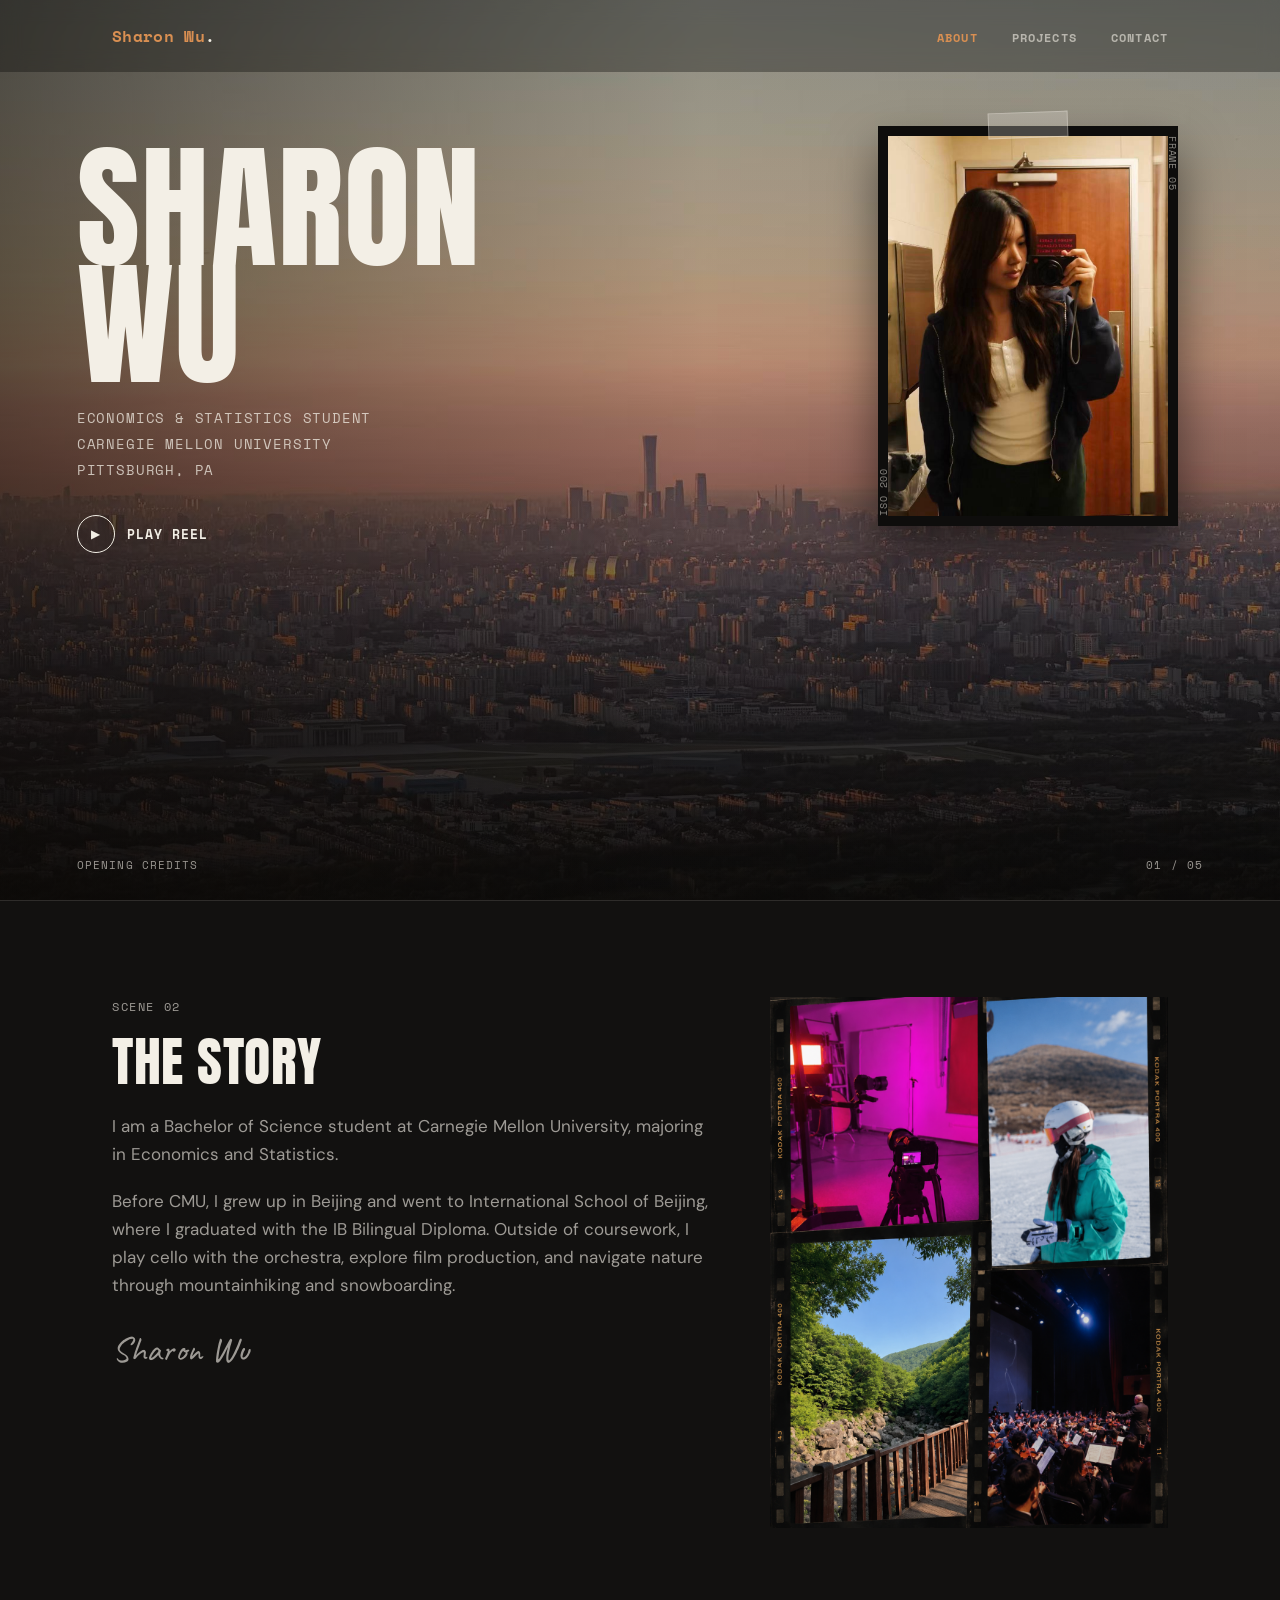
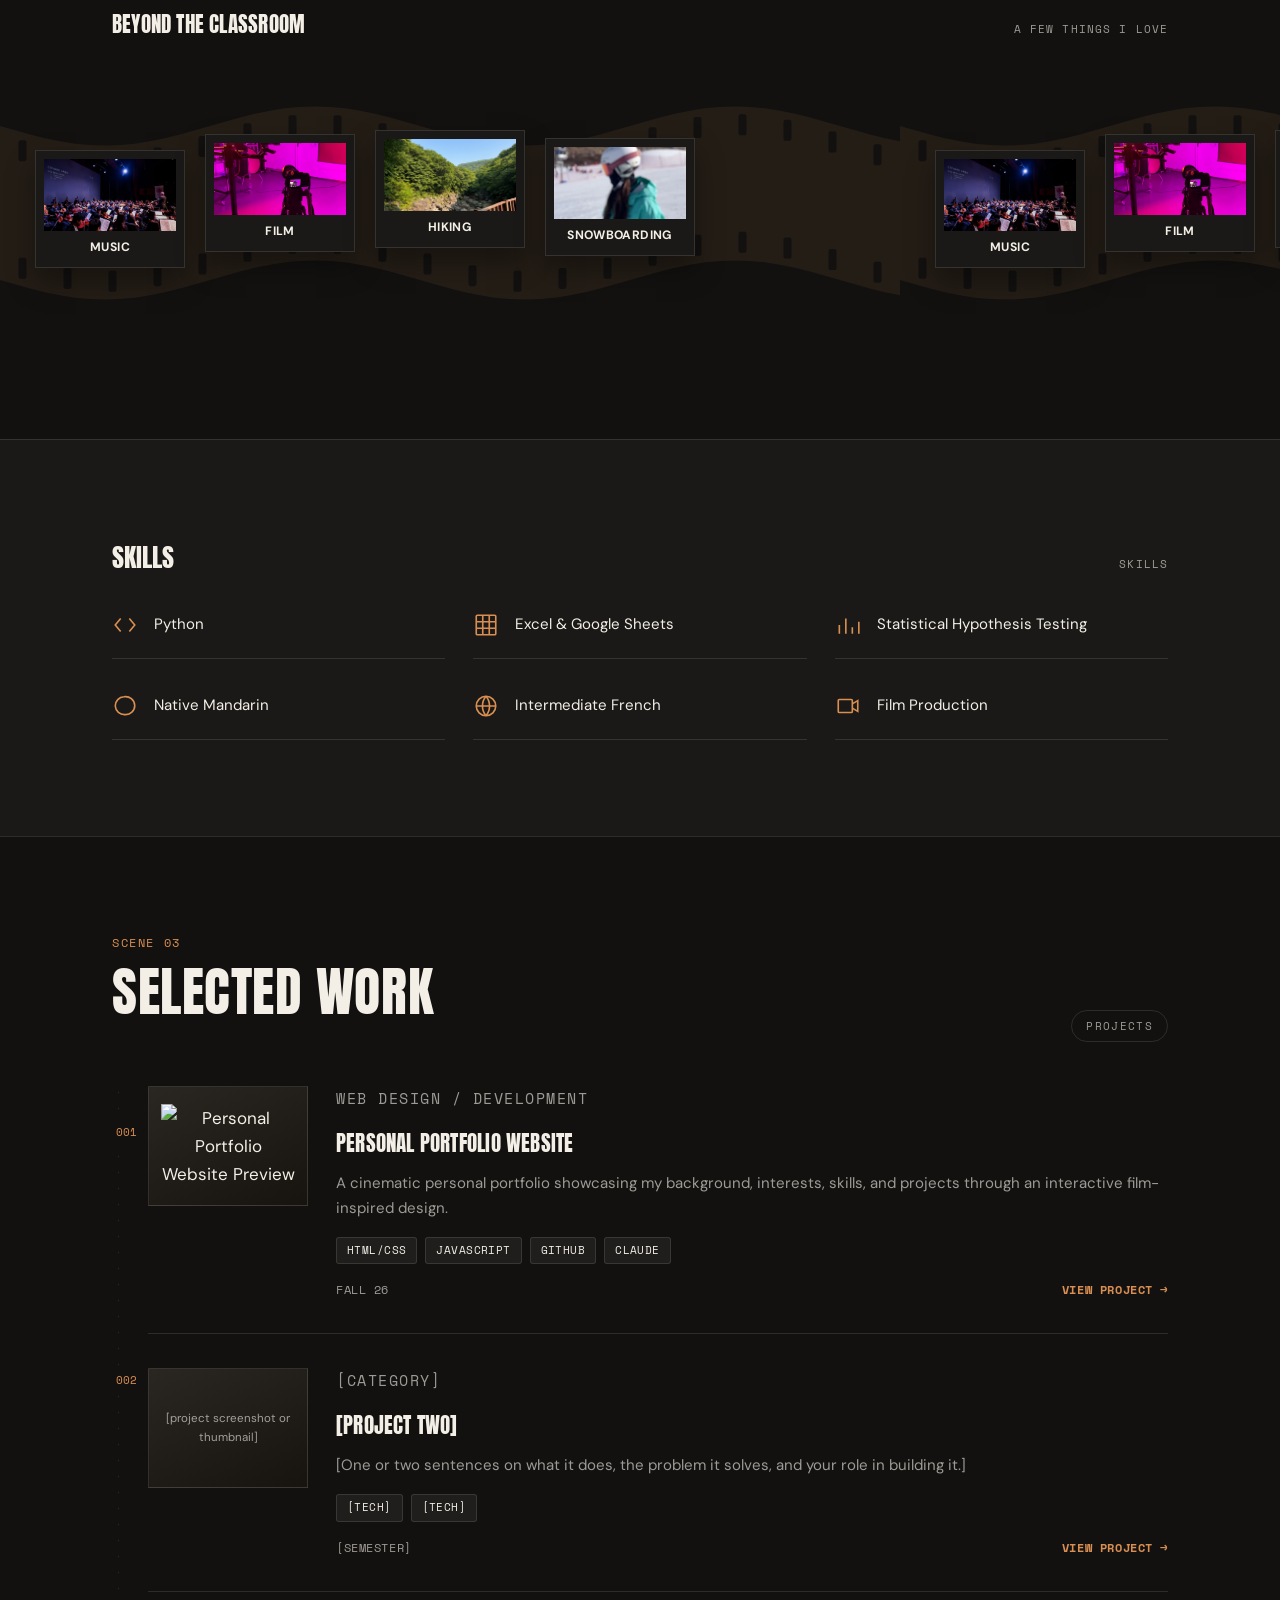
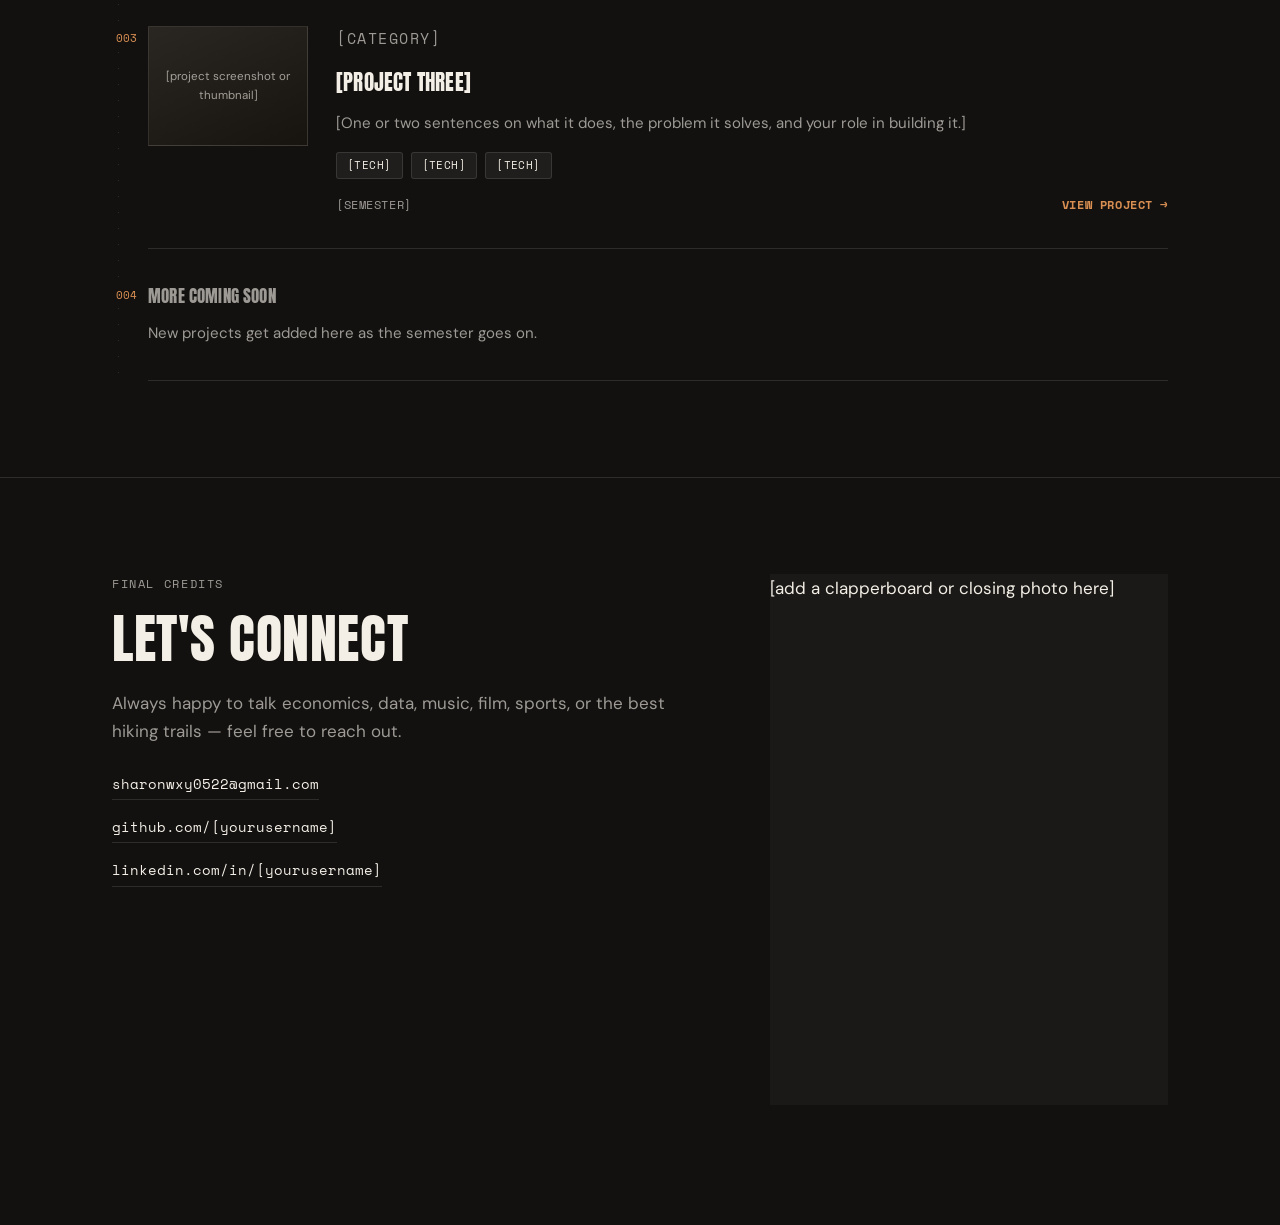
==== commit d6b42fb4: "Add personal portfolio project entry to index.html Added a new project entry for a personal portfoli" ====
--- a/index.html
+++ b/index.html
@@ -190,16 +190,38 @@
       <div class="work-list">
 
         <article class="work-row">
-          <span class="work-index">001</span>
-          <div class="work-thumb"><p>[project screenshot or thumbnail]</p></div>
-          <div class="work-info">
-            <p class="work-cat">[Category]</p>
-            <h3>[Project One]</h3>
-            <p>[One or two sentences on what it does, the problem it solves, and your role in building it.]</p>
-            <div class="work-tags"><span>[Tech]</span><span>[Tech]</span><span>[Tech]</span></div>
-            <div class="work-meta"><span>[Semester]</span><a href="#">View Project →</a></div>
-          </div>
-        </article>
+  <span class="work-index">001</span>
+
+  <div class="work-thumb">
+    <img src="portfolio-thumbnail.jpg" alt="Personal Portfolio Website Preview">
+  </div>
+
+  <div class="work-info">
+    <p class="work-cat">Web Design / Development</p>
+
+    <h3>Personal Portfolio Website</h3>
+    <p>
+      A cinematic personal portfolio showcasing my background, interests,
+      skills, and projects through an interactive film-inspired design.
+    </p>
+    <div class="work-tags">
+      <span>HTML/CSS</span>
+      <span>JavaScript</span>
+      <span>GitHub</span>
+      <span>Claude</span>
+    </div>
+    <div class="work-meta">
+      <span>Fall 26</span>
+      <a
+        href="https://sharon5u.github.io/personal-portfolio-website-2/"
+        target="_blank"
+        rel="noopener noreferrer"
+      >
+        View Project →
+      </a>
+    </div>
+  </div>
+</article>
 
         <article class="work-row">
           <span class="work-index">002</span>
--- a/styles.css
+++ b/styles.css
@@ -375,6 +375,14 @@
   text-decoration:none;
   color:inherit;
   cursor:pointer;
+}
+.reel-card img{
+  width:100%;
+  height:72px;
+  object-fit:cover;
+  object-position:center;
+  display:block;
+  flex-shrink:0;
 }
 .reel-card:nth-of-type(1){ --ty:6px; }
 .reel-card:nth-of-type(2){ --ty:-10px; }
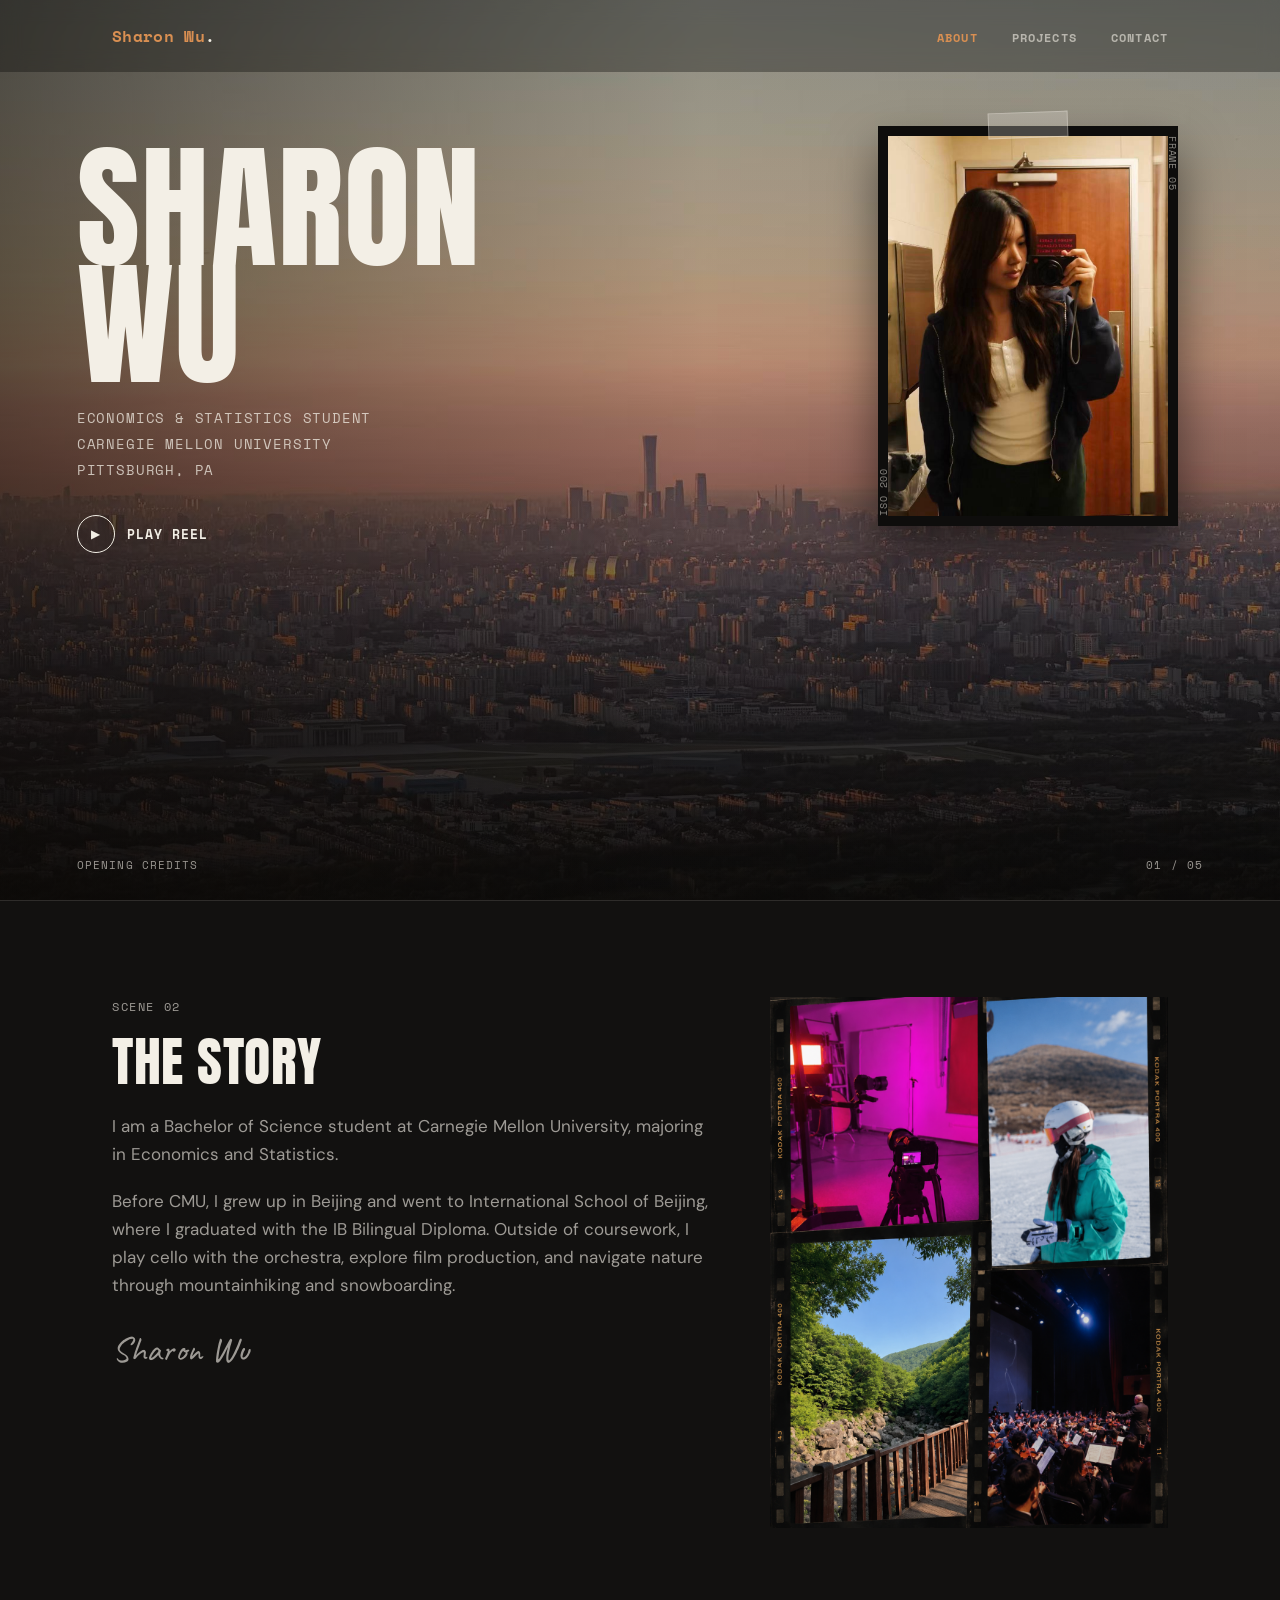
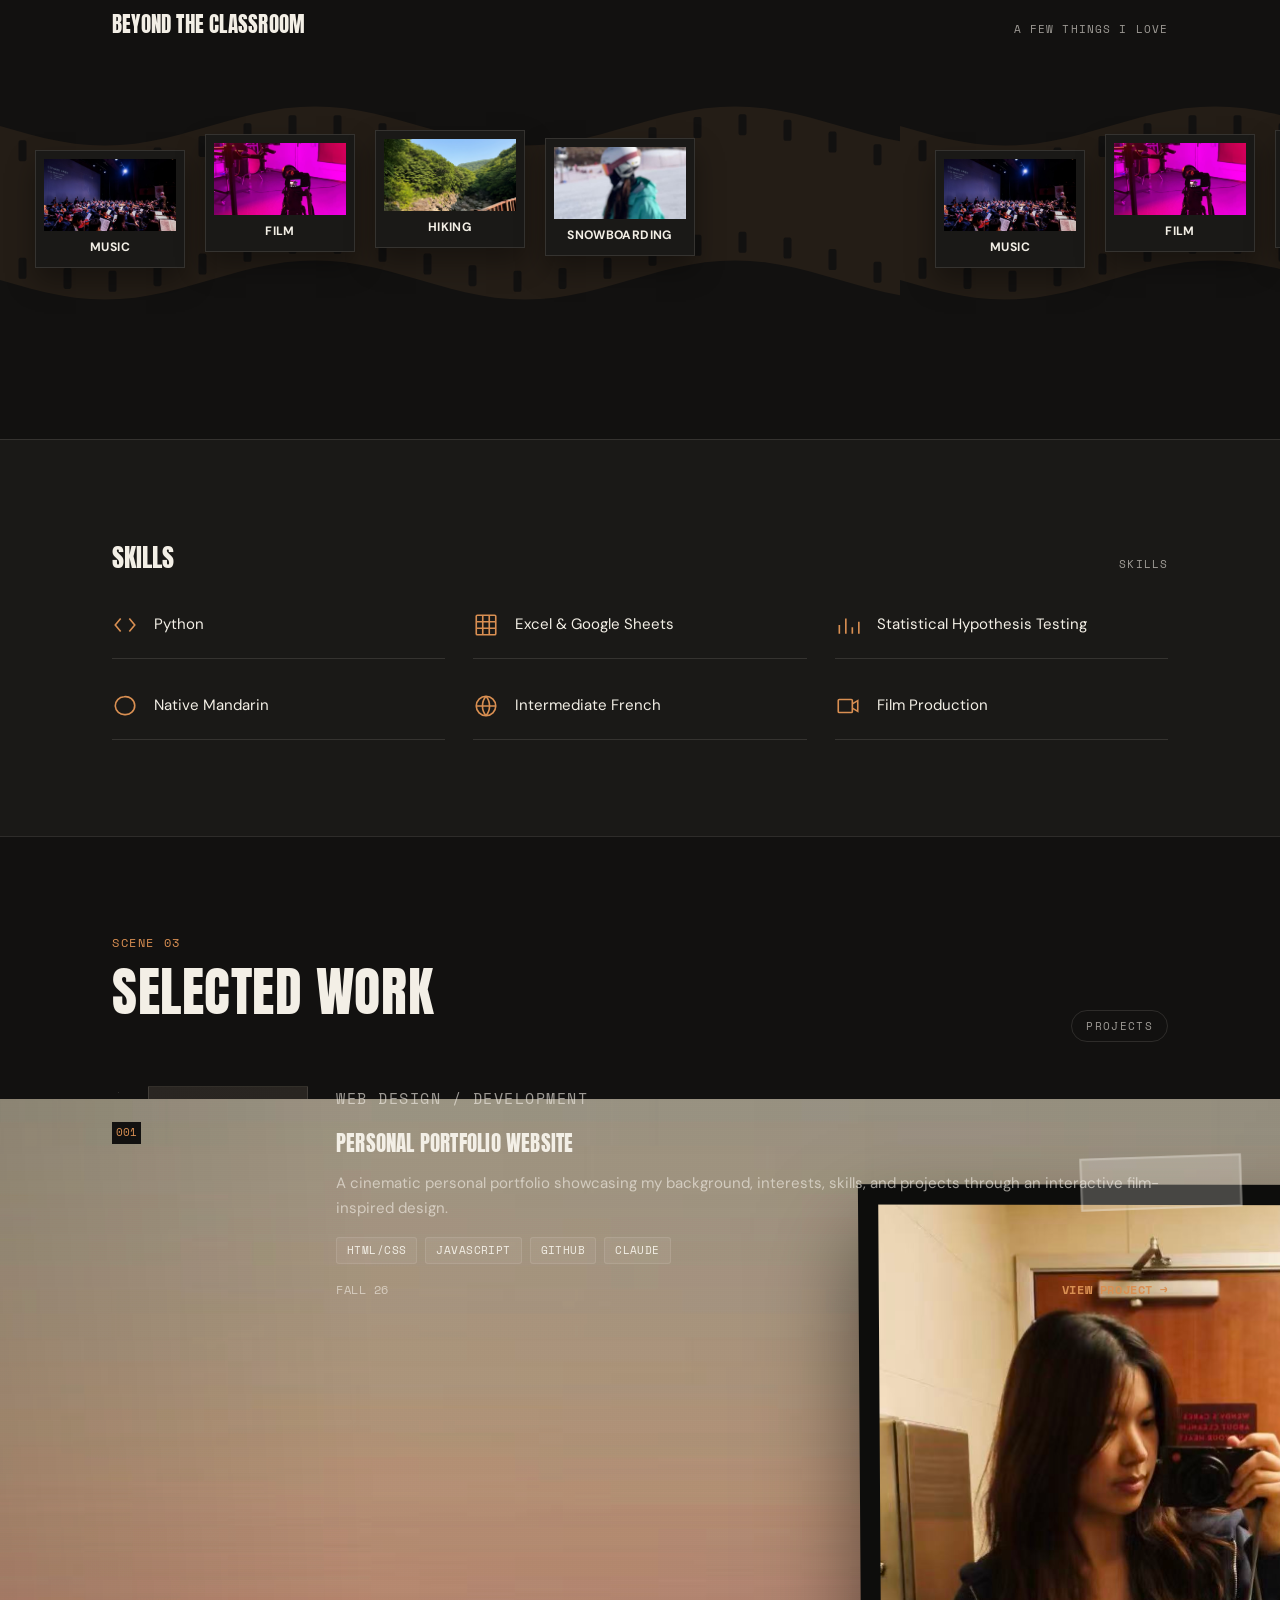
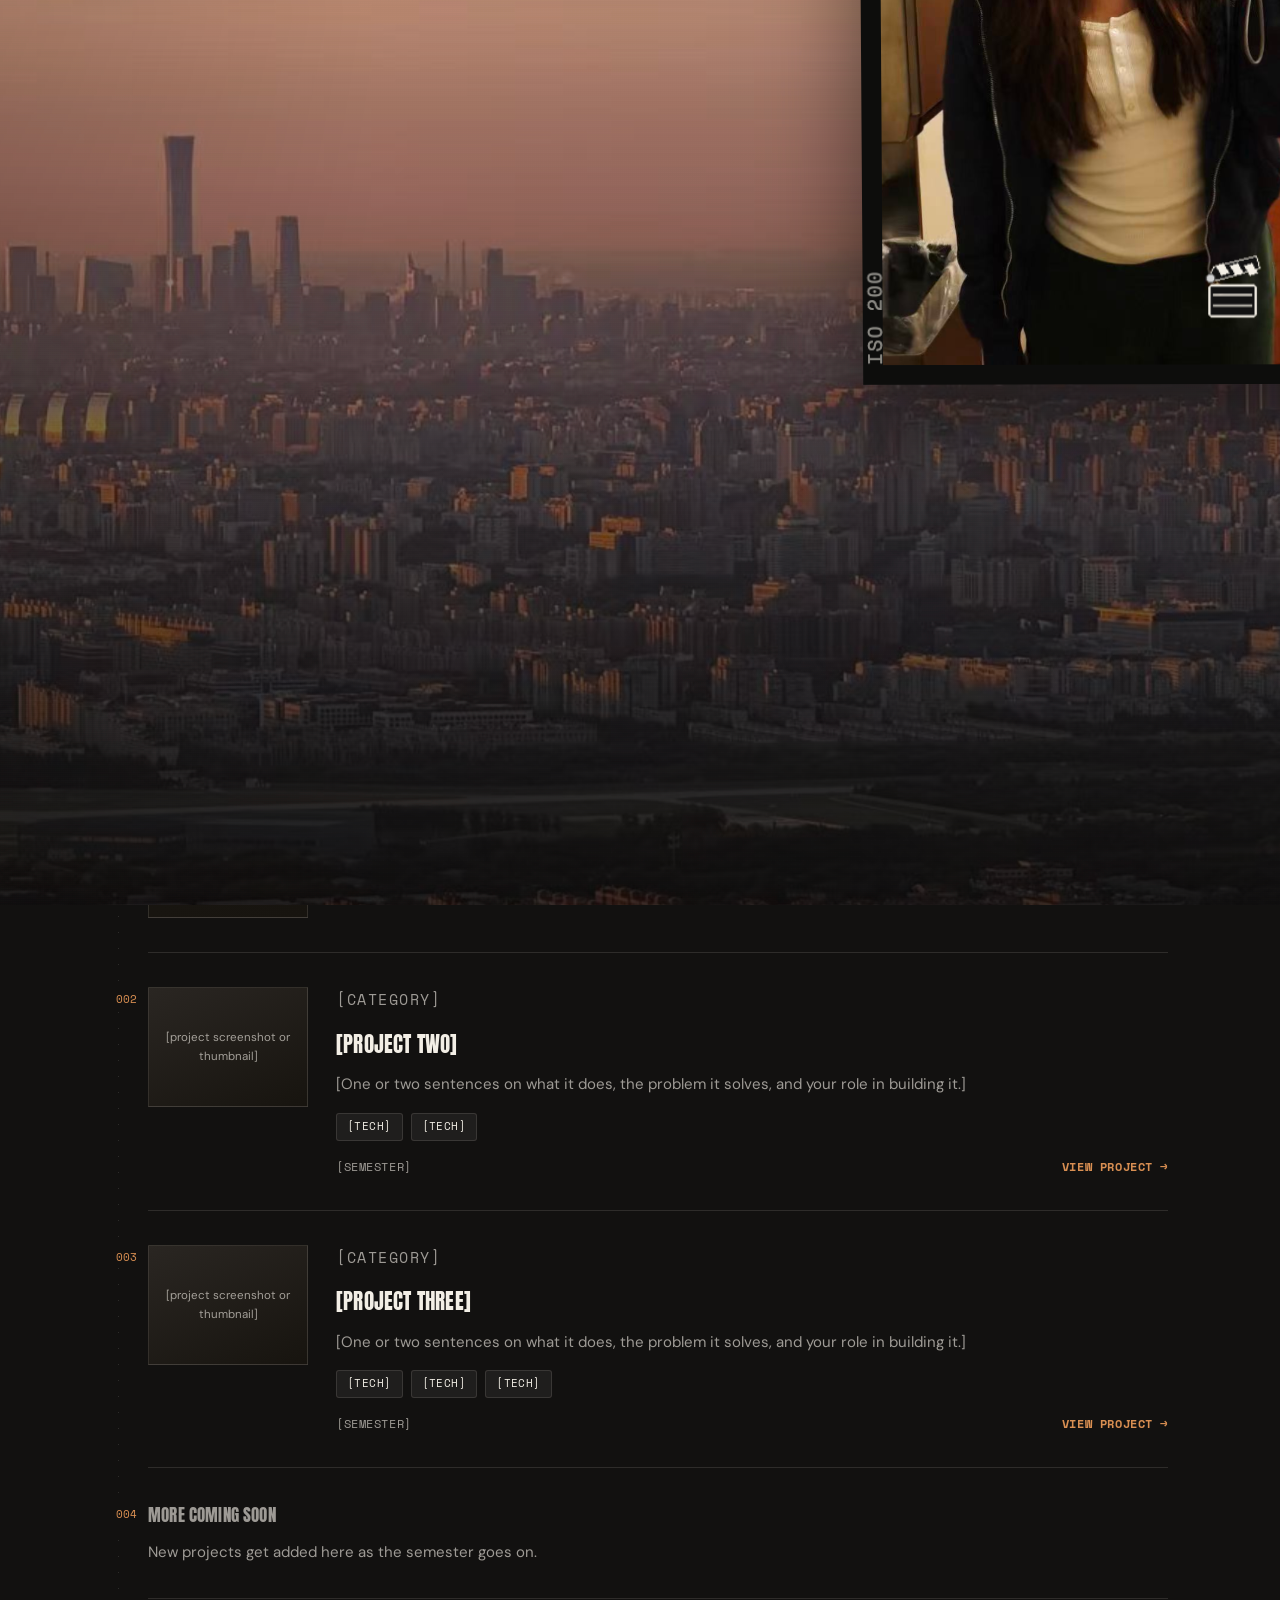
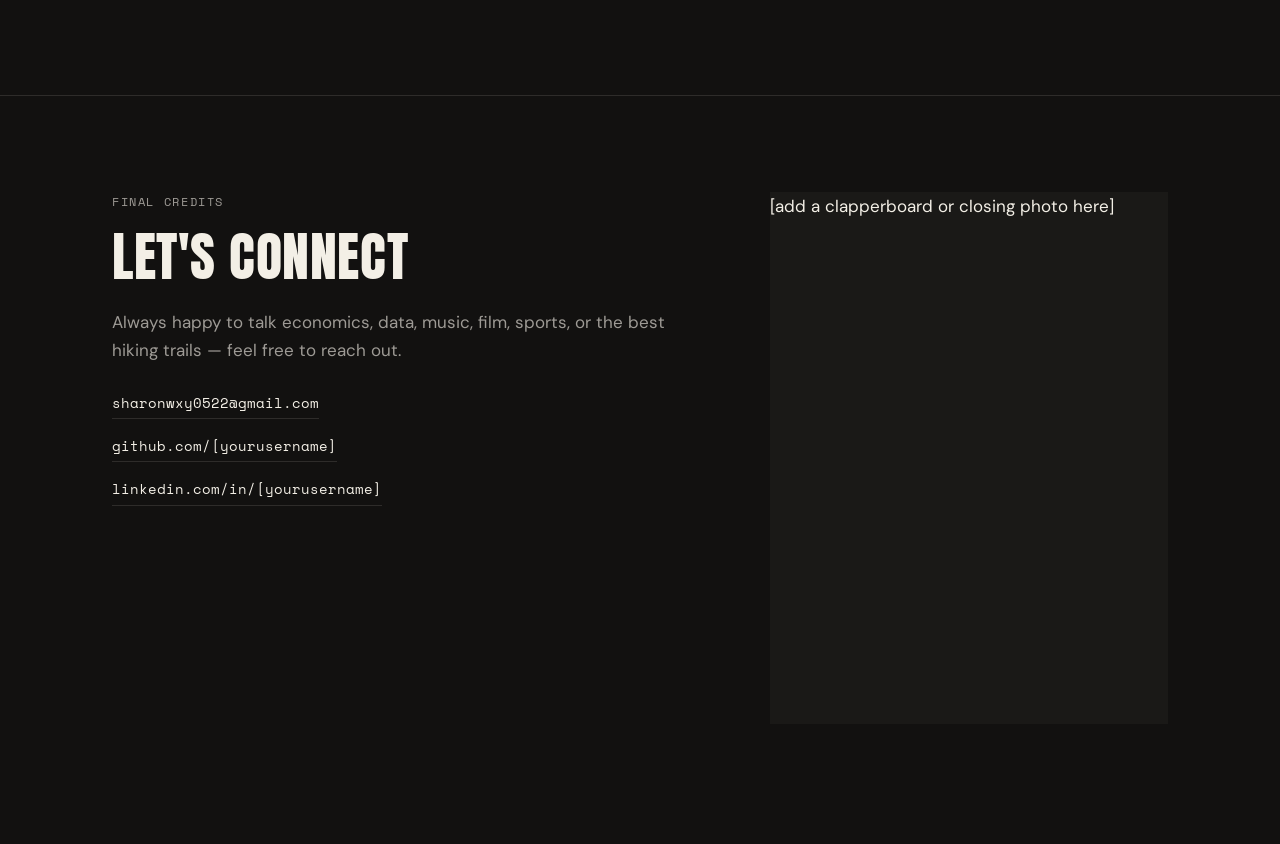
==== commit 5ce66689: "Change image source from project1.jpg to project1.png" ====
--- a/index.html
+++ b/index.html
@@ -193,7 +193,7 @@
   <span class="work-index">001</span>
 
   <div class="work-thumb">
-    <img src="portfolio-thumbnail.jpg" alt="Personal Portfolio Website Preview">
+    <img src="project1.png" alt="Personal Portfolio Website Preview">
   </div>
 
   <div class="work-info">
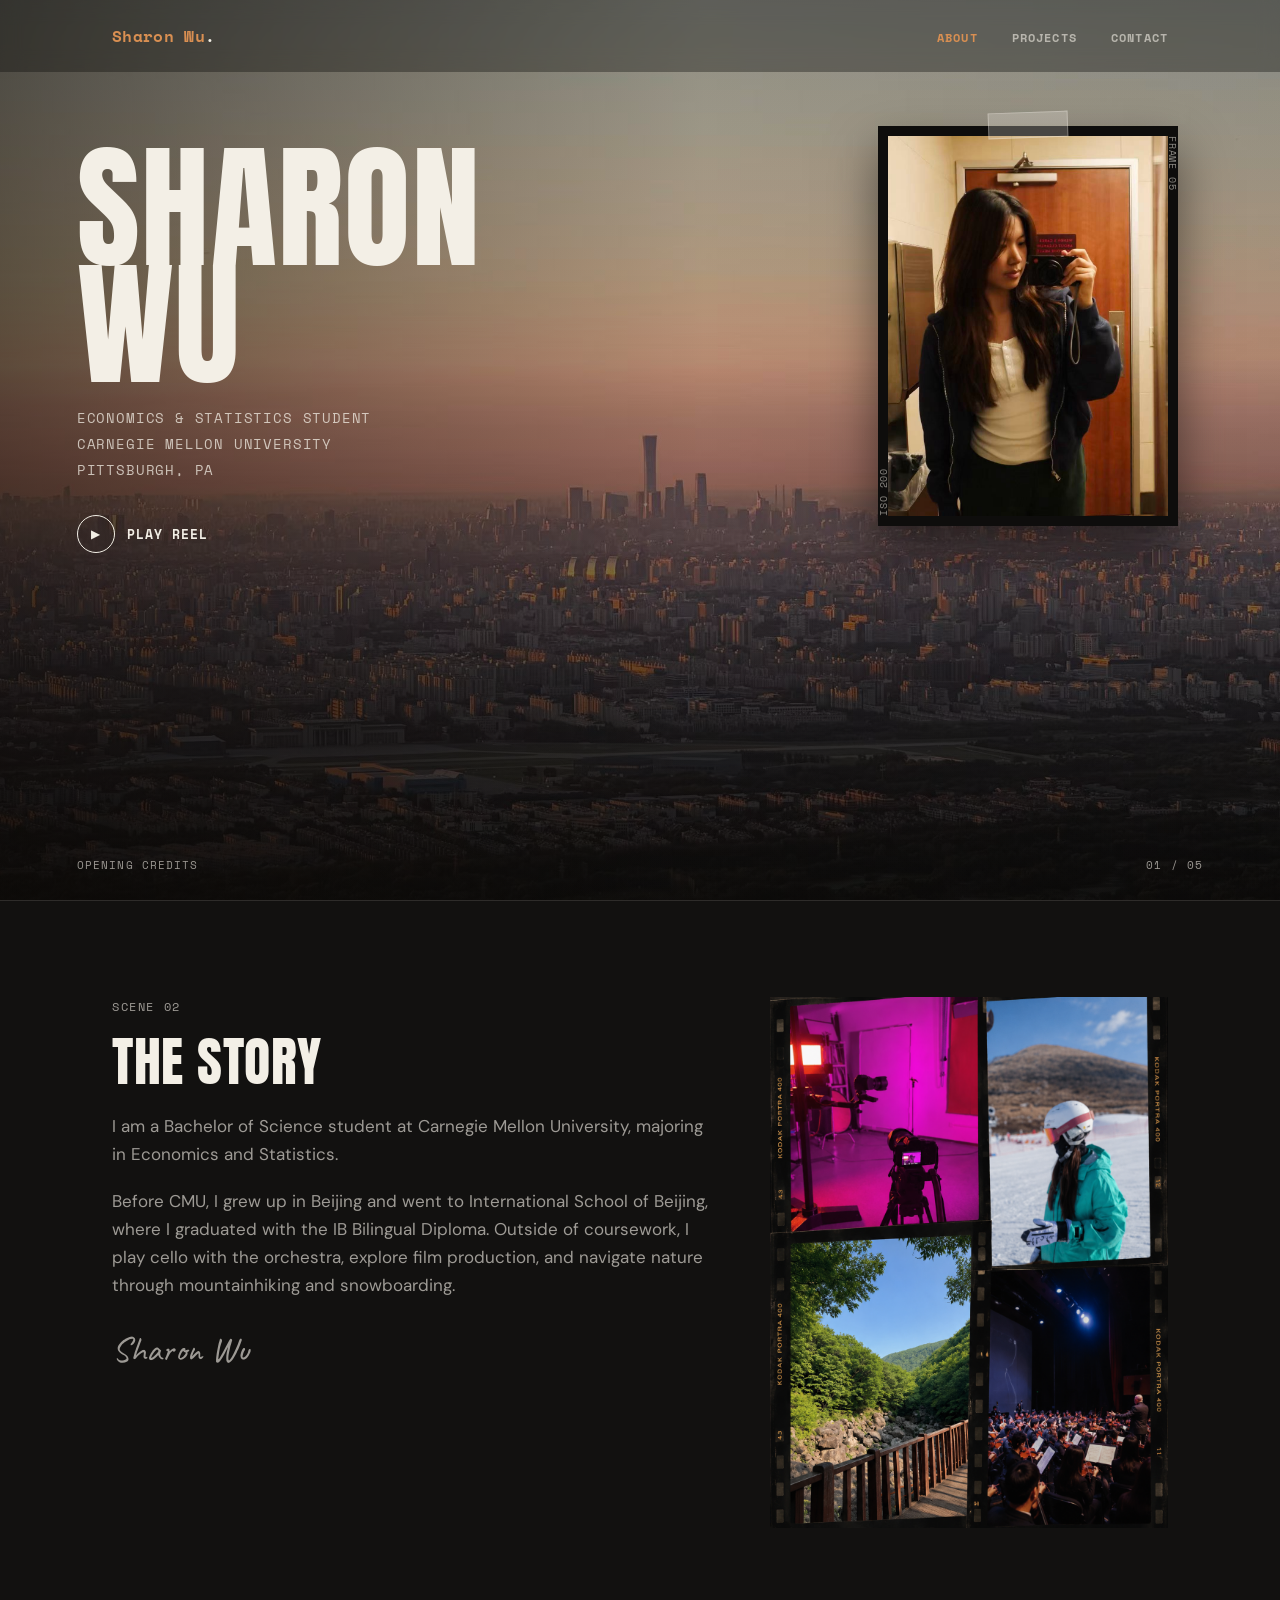
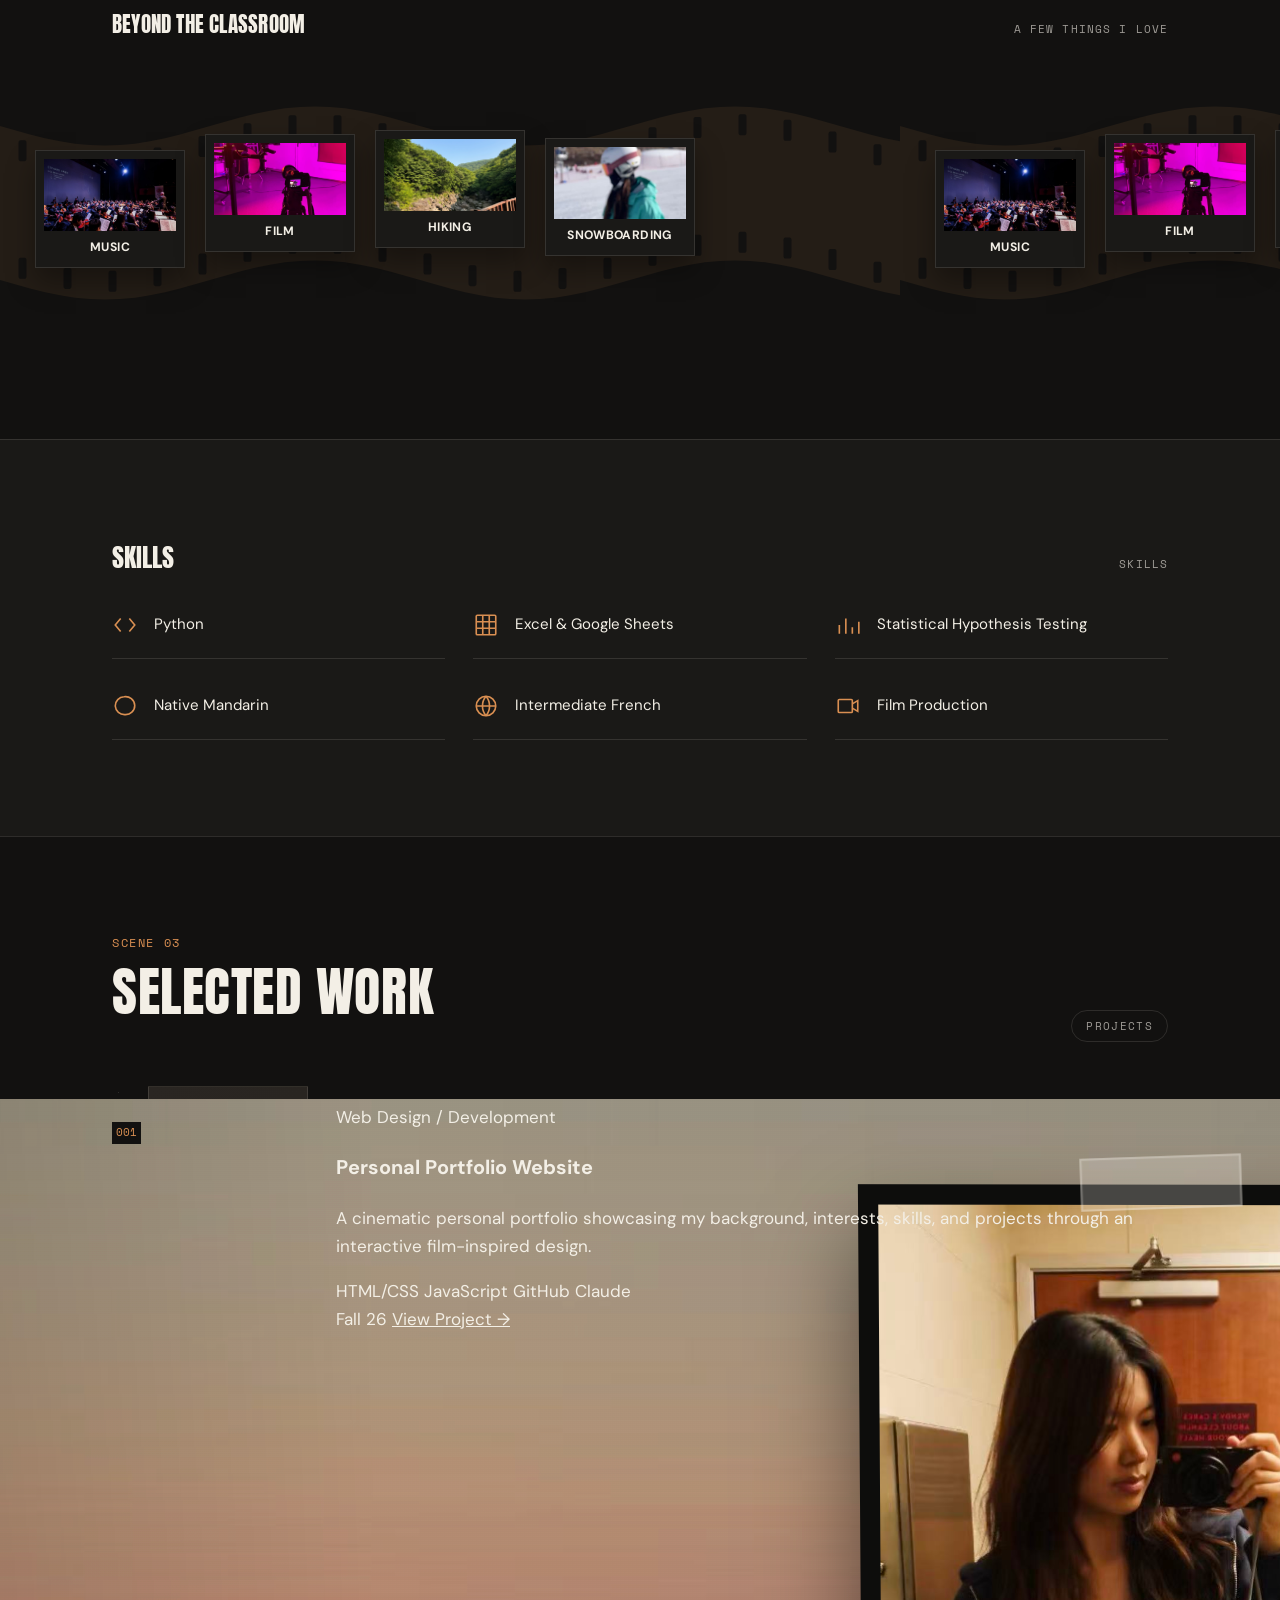
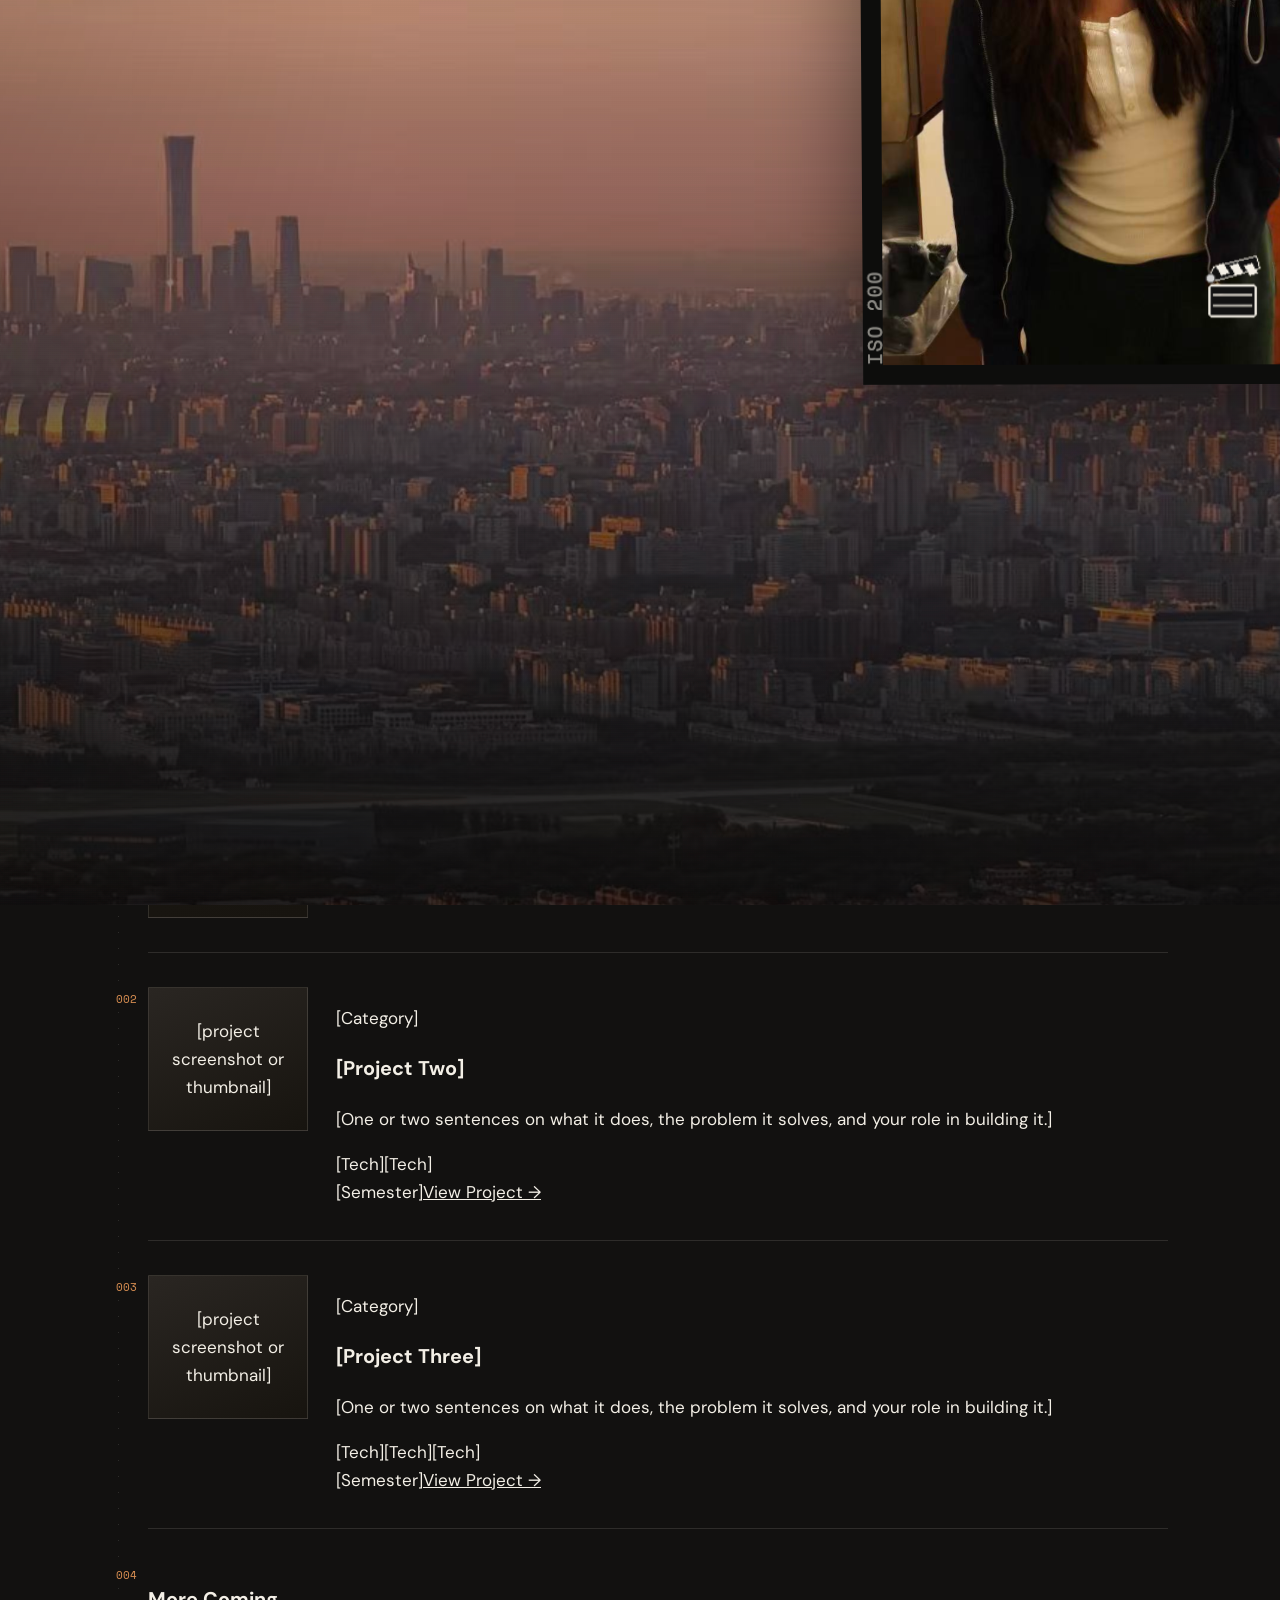
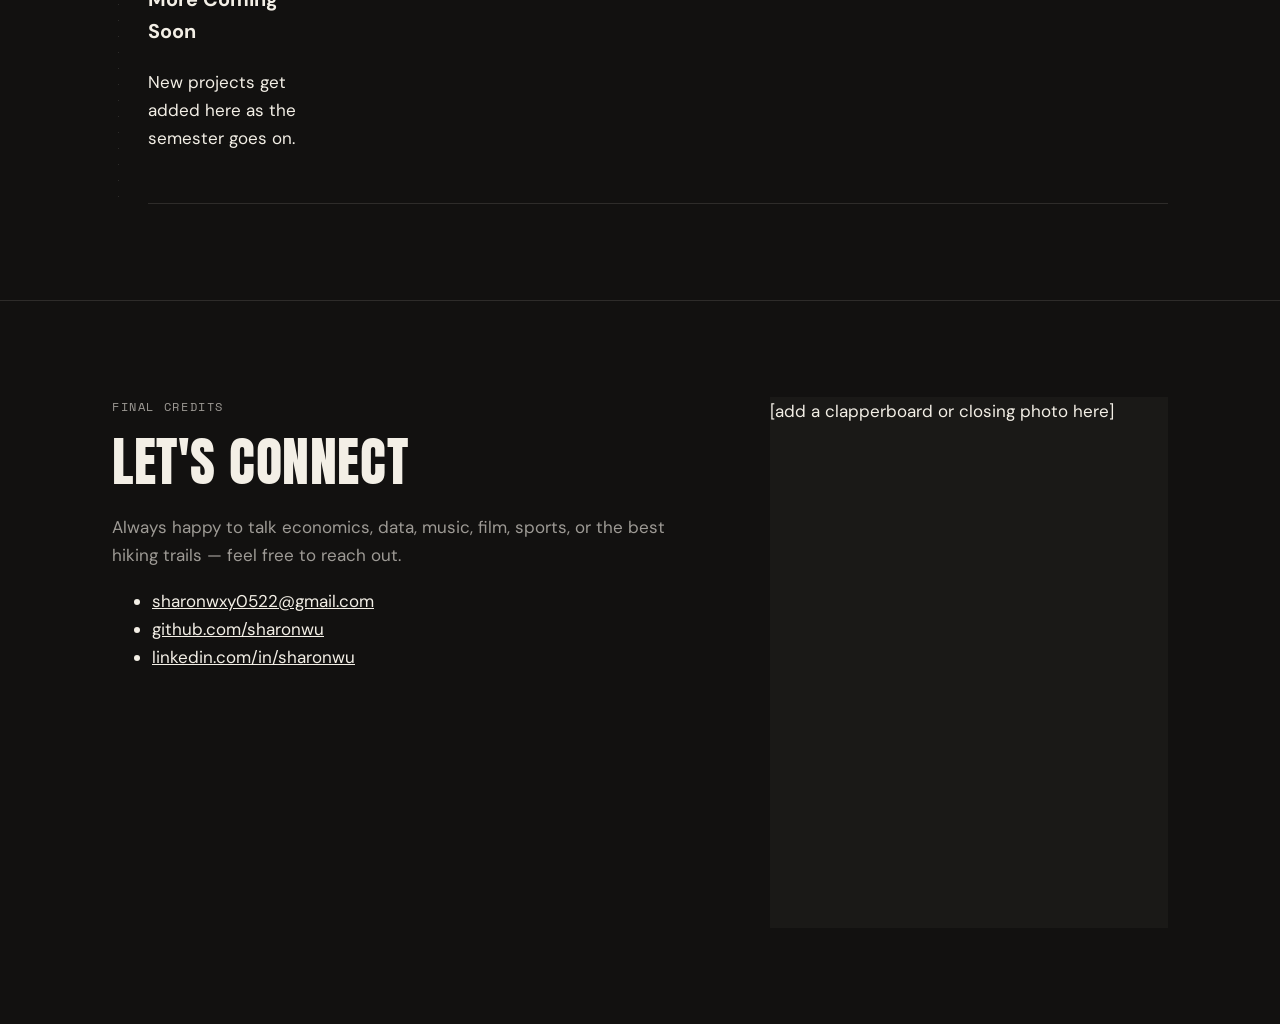
==== commit 89c08e79: "Update GitHub and LinkedIn links in index.html" ====
--- a/index.html
+++ b/index.html
@@ -267,8 +267,8 @@
         <p>Always happy to talk economics, data, music, film, sports, or the best hiking trails — feel free to reach out.</p>
         <ul class="credits-list">
           <li><a href="mailto:sharonwxy0522@gmail.com">sharonwxy0522@gmail.com</a></li>
-          <li><a href="https://github.com/[yourusername]">github.com/[yourusername]</a></li>
-          <li><a href="https://linkedin.com/in/[yourusername]">linkedin.com/in/[yourusername]</a></li>
+          <li><a href="https://github.com/[yourusername]">github.com/sharonwu</a></li>
+          <li><a href="https://www.linkedin.com/in/sharon-wu-9431a83a9/">linkedin.com/in/sharonwu</a></li>
         </ul>
       </div>
       <div class="scene-photo">
--- a/styles.css
+++ b/styles.css
@@ -558,11 +558,22 @@
   justify-content:center;
   padding:12px;
   text-align:center;
-}
-.work-thumb p{
-  margin:0;
-  font-size:0.72rem;
-  color:var(--muted);
+
+/* ChatGPT helped with debugging image sizing issue by adding a work-thumb img section */
+
+.work-thumb {
+  width: 100%;
+  height: 260px;
+  overflow: hidden;
+  position: relative;
+  background: var(--panel);
+}
+
+.work-thumb img {
+  width: 100%;
+  height: 100%;
+  object-fit: cover;
+  display: block;
 }
 .work-cat{
   font-family:'Space Mono', monospace;
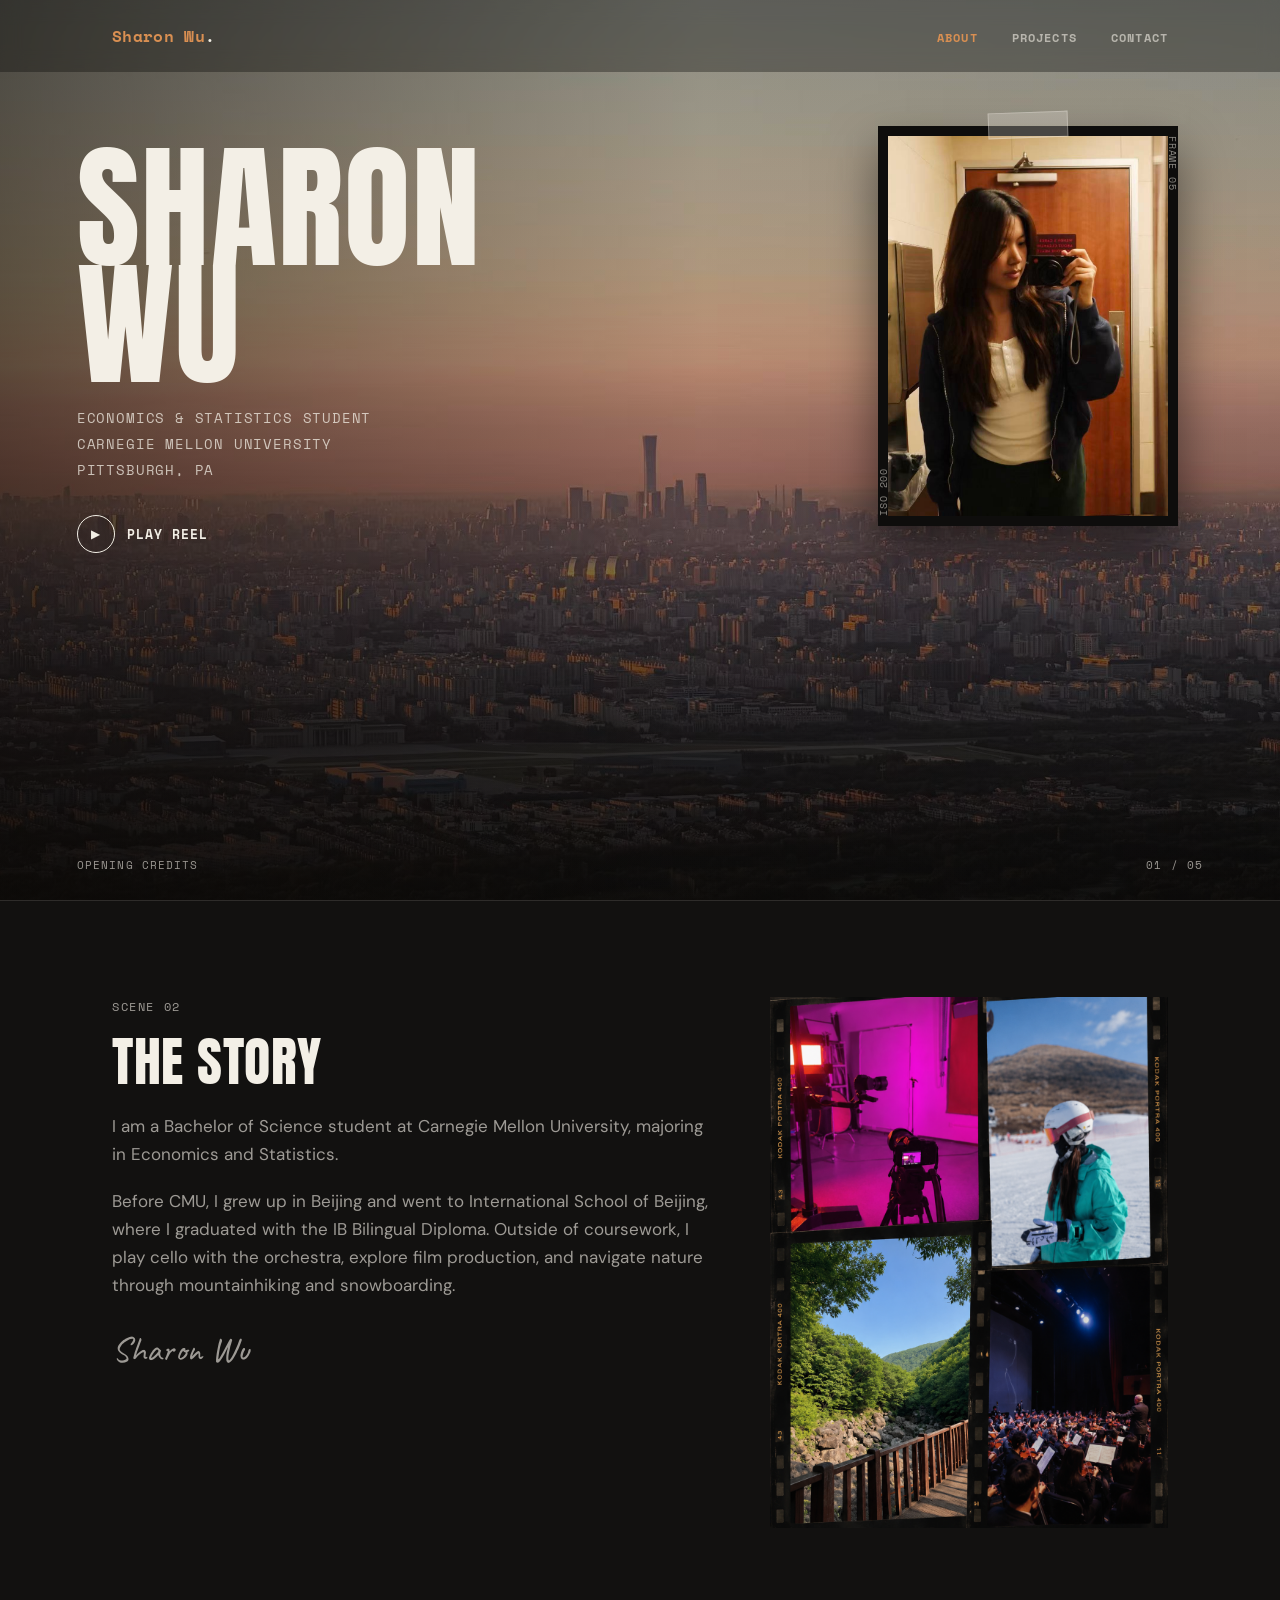
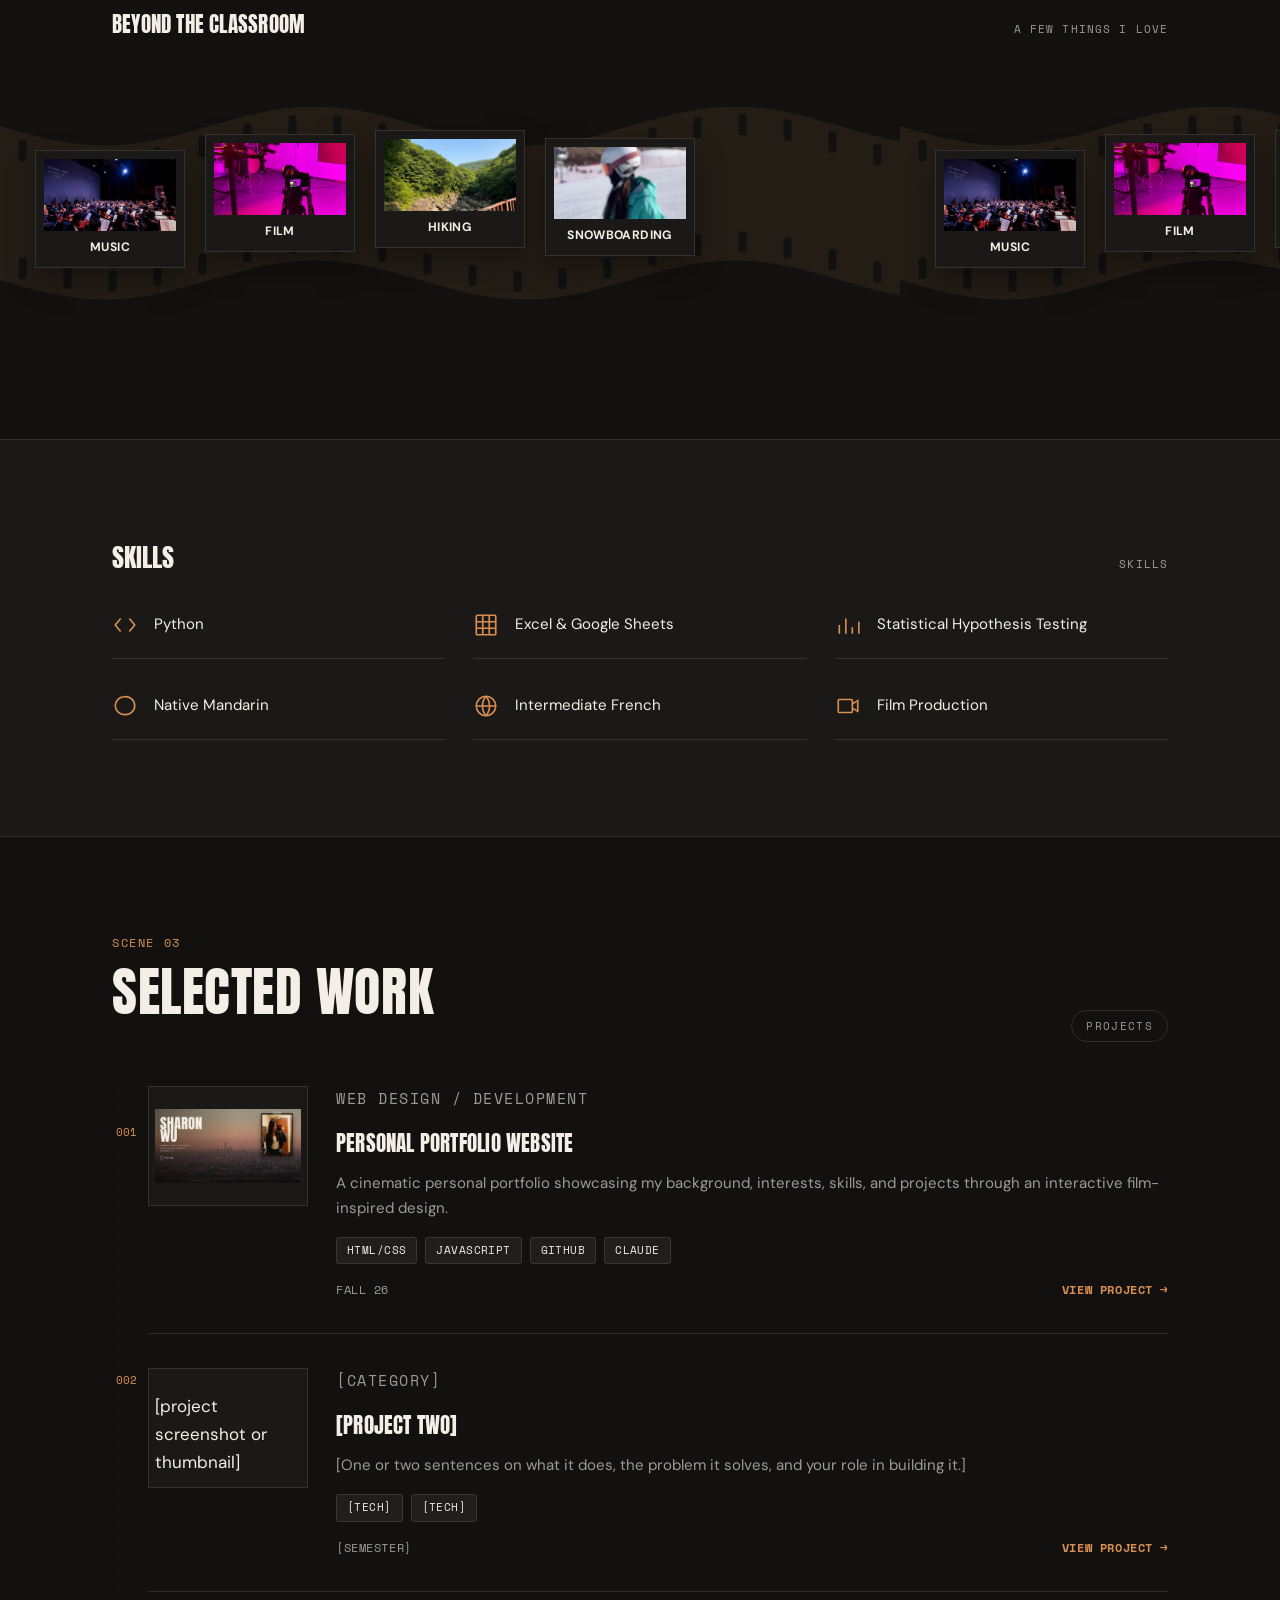
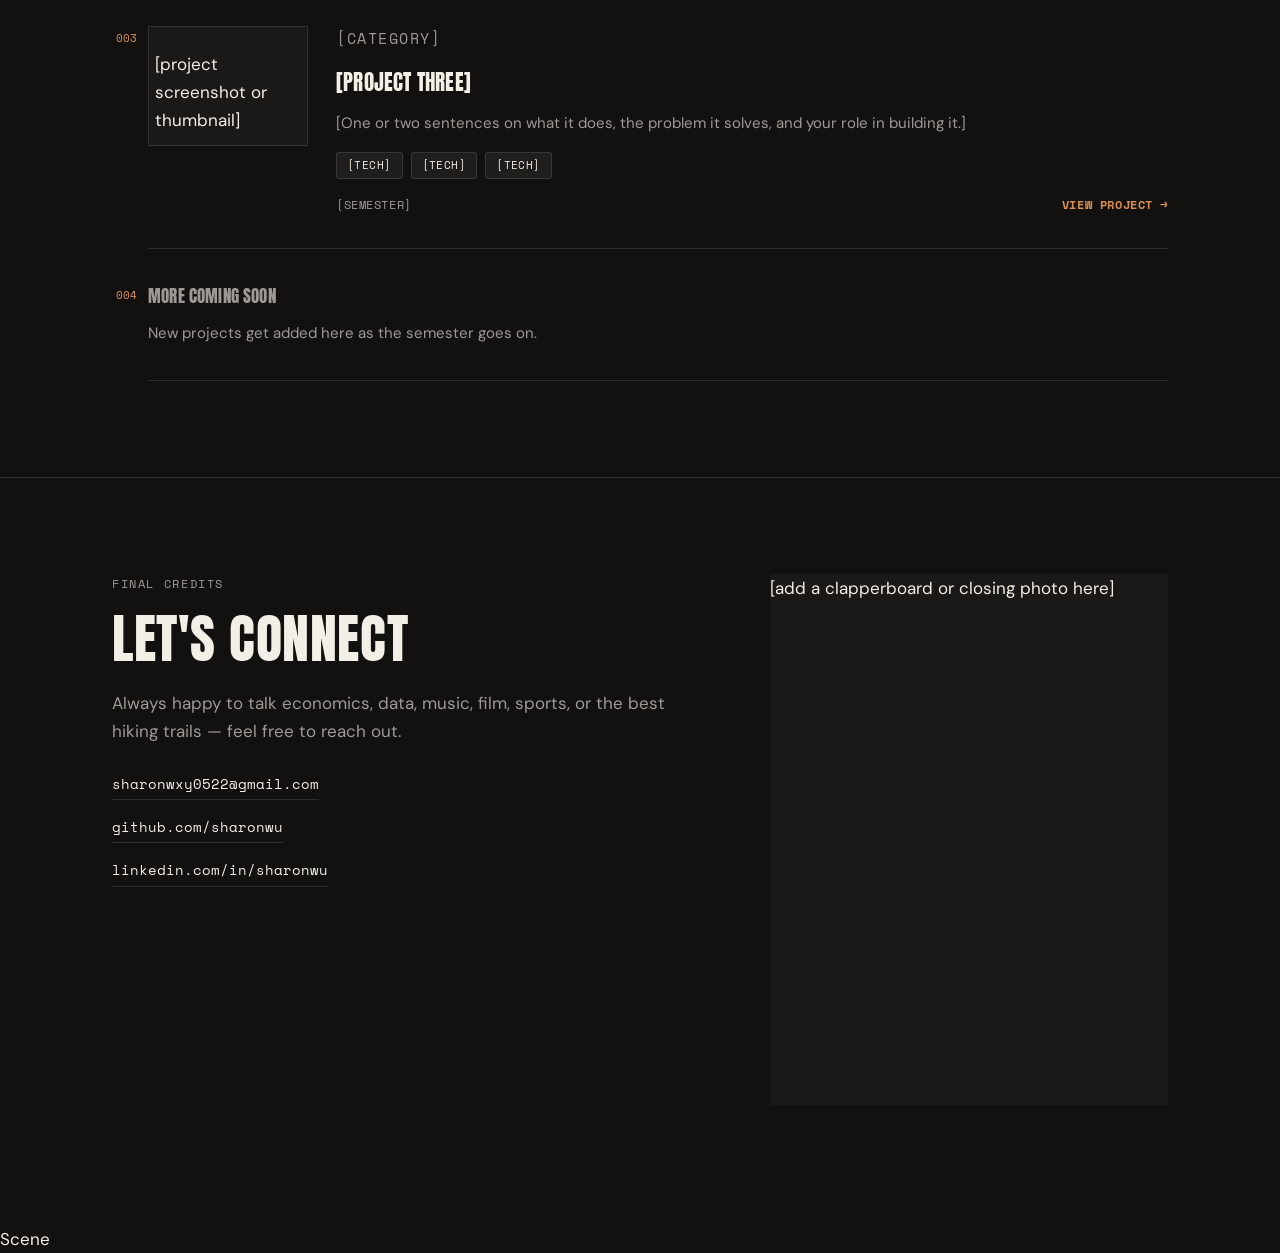
==== commit 6b0bf79f: "Add scene cursor label to index.html Added a scene cursor label to the HTML structure." ====
--- a/index.html
+++ b/index.html
@@ -285,12 +285,17 @@
 <div class="film-cursor" aria-hidden="true">
   <img src="clapperboard.png" alt="">
 </div>
-
+  
+<div class="scene-cursor-label" id="scene-cursor-label">
+  Scene
+</div>
+  
 <!-- Clapperboard sound -->
 <audio id="clap-sound" src="clap.wav" preload="auto"></audio>
 
 <script src="script.js" defer></script>
 <script src="film-cursor.js" defer></script>
 
+
 </body>
 </html>
--- a/styles.css
+++ b/styles.css
@@ -549,30 +549,27 @@
   background:var(--bg);
   padding:2px 4px;
 }
-.work-thumb{
-  aspect-ratio:4/3;
-  background:linear-gradient(155deg, #2a2622, #17140f);
-  border:1px solid var(--line);
-  display:flex;
-  align-items:center;
-  justify-content:center;
-  padding:12px;
-  text-align:center;
-
-/* ChatGPT helped with debugging image sizing issue by adding a work-thumb img section */
+
+/* ChatGPT helped with debugging image sizing issue by adding a work-thumb img section, I adjusted the sizing that is more appropriate. */
 
 .work-thumb {
-  width: 100%;
-  height: 260px;
+  width: 160px;
+  height: 120px;
+
+  background: var(--panel);
+  border: 1px solid var(--line);
+
+  padding: 6px;
   overflow: hidden;
-  position: relative;
-  background: var(--panel);
 }
 
 .work-thumb img {
   width: 100%;
   height: 100%;
-  object-fit: cover;
+
+  object-fit: contain;
+  object-position: center;
+
   display: block;
 }
 .work-cat{
--- a/film-cursor.css
+++ b/film-cursor.css
@@ -64,3 +64,70 @@
     animation: none;
   }
 }
+.film-cursor.scene-wiggle {
+  animation: sceneWiggle 0.55s ease;
+}
+
+@keyframes sceneWiggle {
+  0% {
+    transform: translate(-5px, -5px) scale(1);
+  }
+
+  25% {
+    transform: translate(-5px, -5px) rotate(-10deg) scale(1.28);
+  }
+
+  50% {
+    transform: translate(-5px, -5px) rotate(8deg) scale(1.34);
+  }
+
+  75% {
+    transform: translate(-5px, -5px) rotate(-5deg) scale(1.2);
+  }
+
+  100% {
+    transform: translate(-5px, -5px) scale(1);
+  }
+
+
+.scene-cursor-label {
+  position: fixed;
+  z-index: 9998;
+
+  padding: 7px 11px;
+
+  background: rgba(18, 17, 16, 0.94);
+  border: 1px solid rgba(217, 143, 82, 0.65);
+
+  color: #f3efe6;
+
+  font-family: 'Space Mono', monospace;
+  font-size: 0.62rem;
+  letter-spacing: 0.08em;
+  text-transform: uppercase;
+
+  pointer-events: none;
+
+  opacity: 0;
+  transform: translateY(5px) scale(0.96);
+
+  transition:
+    opacity 0.18s ease,
+    transform 0.18s ease;
+}
+
+.scene-cursor-label.show {
+  opacity: 1;
+  transform: translateY(0) scale(1);
+}
+
+
+@media (prefers-reduced-motion: reduce) {
+  .film-cursor.scene-wiggle {
+    animation: none;
+  }
+
+  .scene-cursor-label {
+    transition: none;
+  }
+}
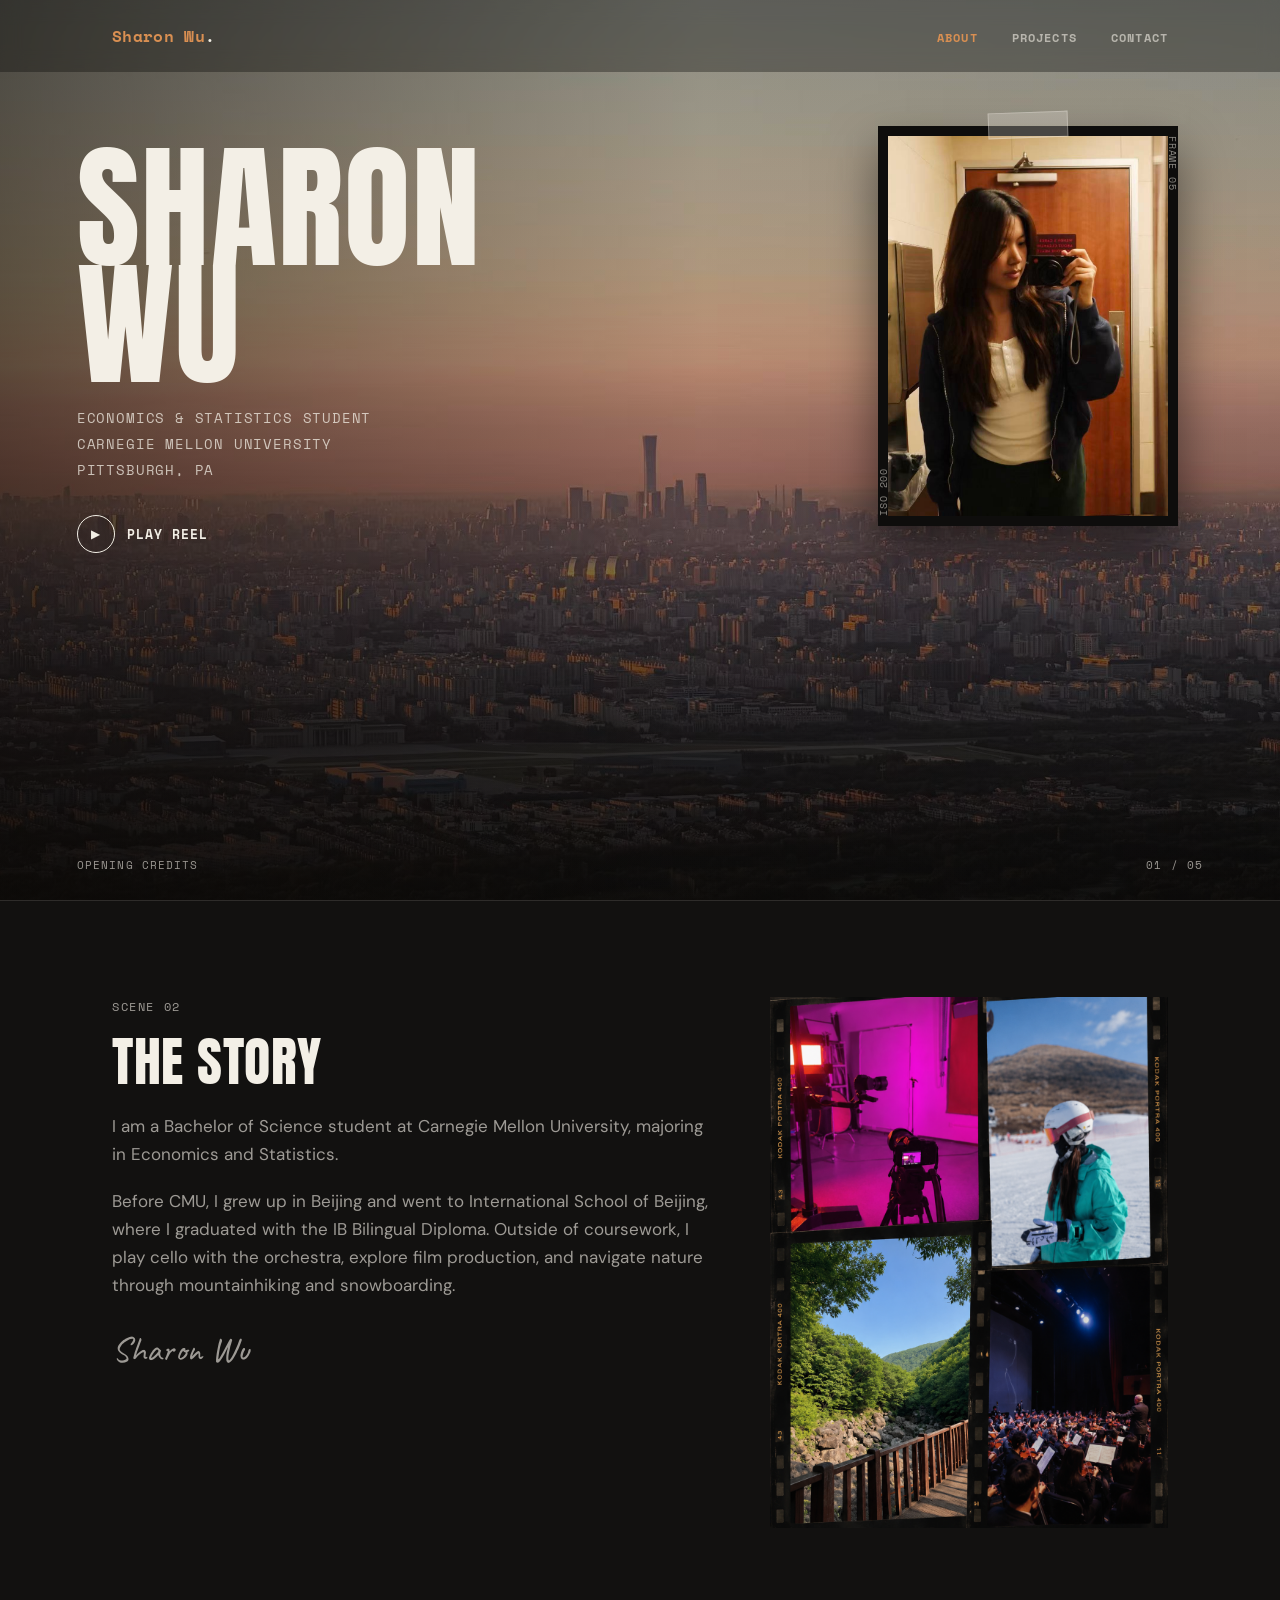
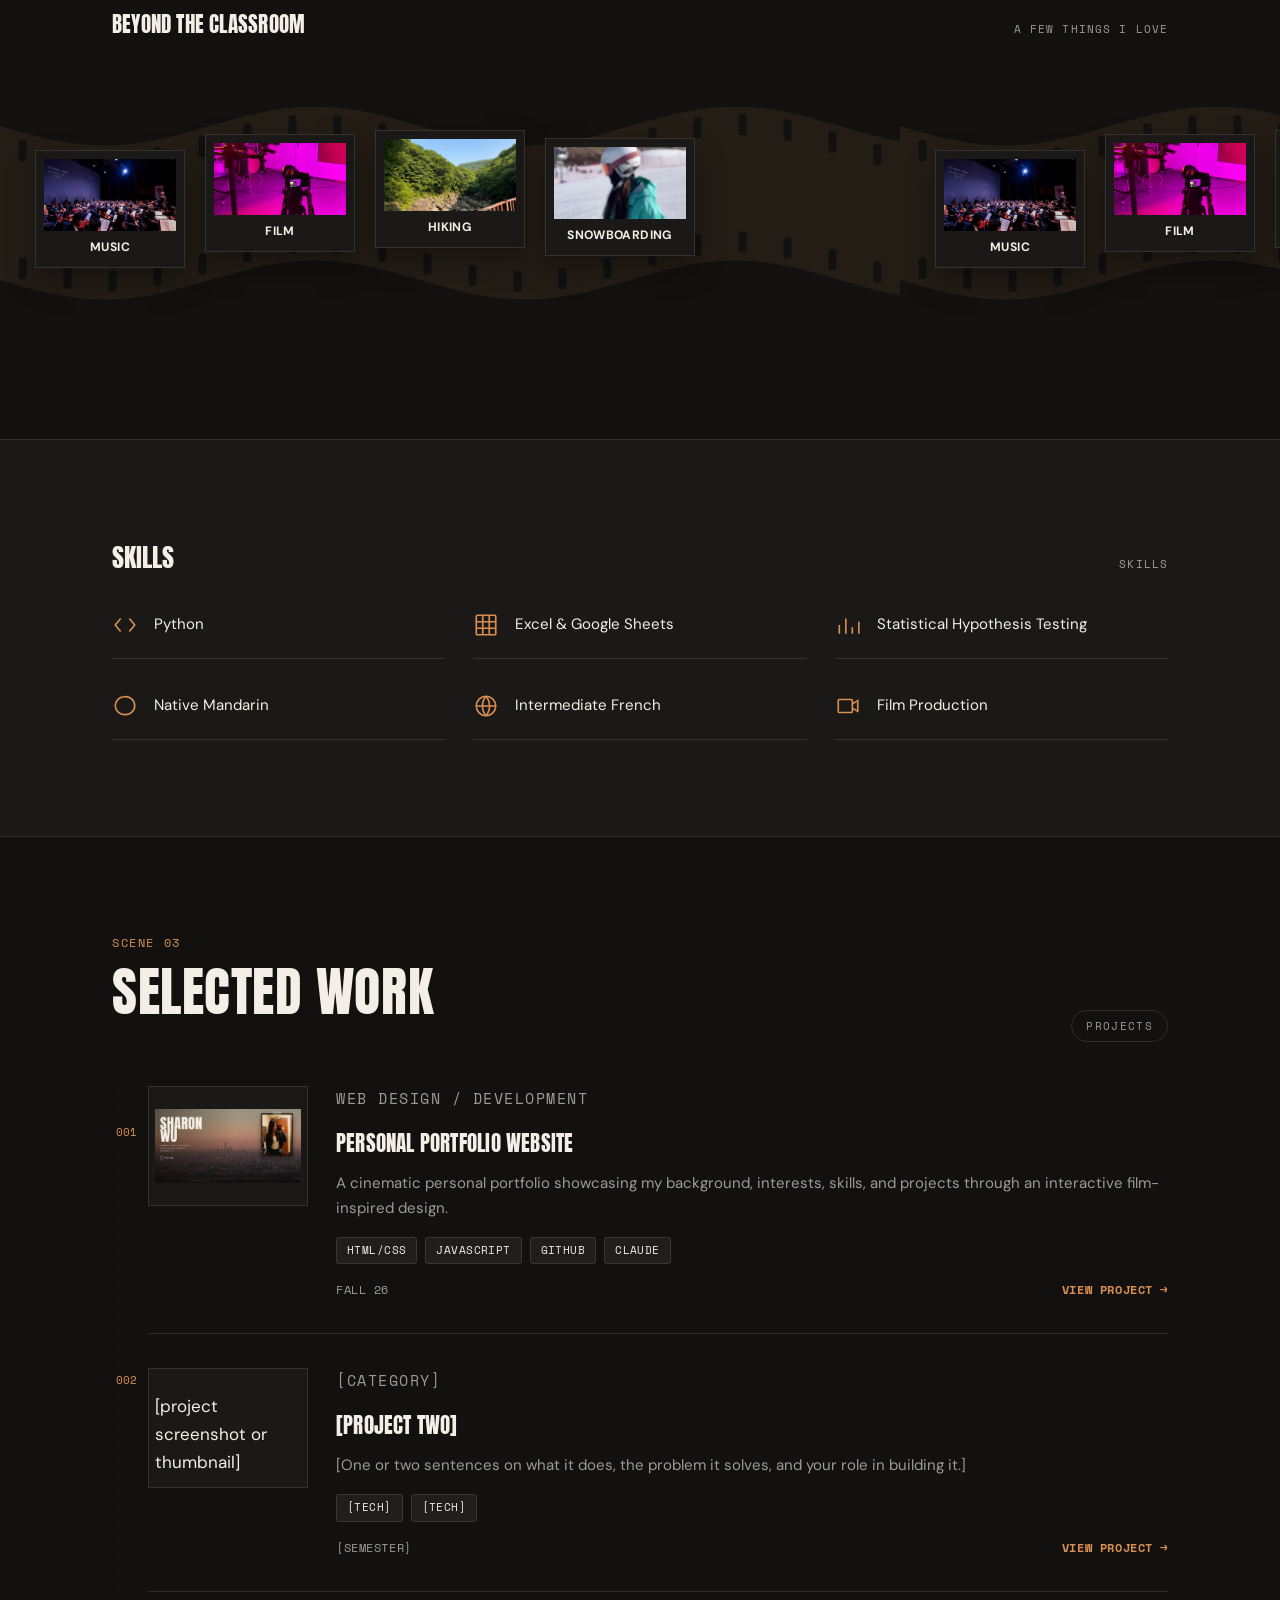
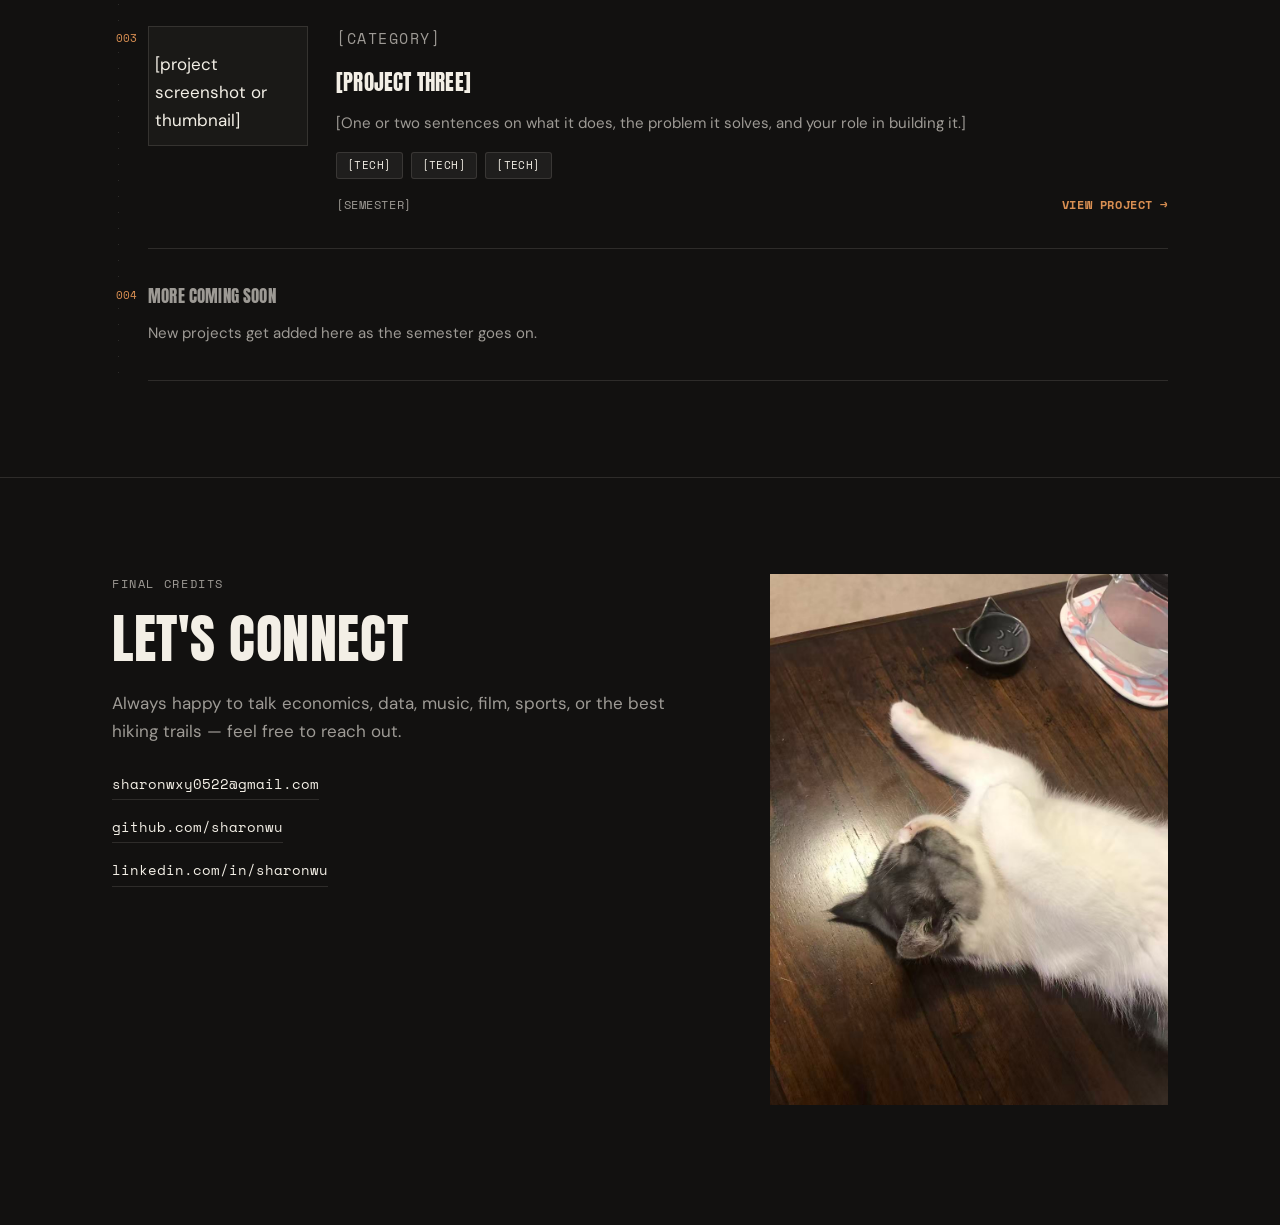
==== commit 43566a62: "Replace placeholder with final credits photo" ====
--- a/index.html
+++ b/index.html
@@ -272,7 +272,7 @@
         </ul>
       </div>
       <div class="scene-photo">
-        <span>[add a clapperboard or closing photo here]</span>
+        <img src="cat.jpg" alt="Final credits photo">
       </div>
     </div>
   </section>
--- a/styles.css
+++ b/styles.css
@@ -799,11 +799,20 @@
   display:flex;
   align-items:center;
   justify-content:center;
+  overflow:hidden;
   color:var(--muted);
   font-family:'Space Mono', monospace;
   font-size:0.8rem;
   letter-spacing:0.05em;
   text-transform:uppercase;
+}
+
+.scene-main-photo img{
+  width:100%;
+  height:100%;
+  object-fit:cover;
+  object-position:center;
+  display:block;
 }
 
 .contact-sheet{
--- a/film-cursor.css
+++ b/film-cursor.css
@@ -88,7 +88,8 @@
   100% {
     transform: translate(-5px, -5px) scale(1);
   }
-
+}   
+/*ChatGPT helped with debugging syntax errors */
 
 .scene-cursor-label {
   position: fixed;
